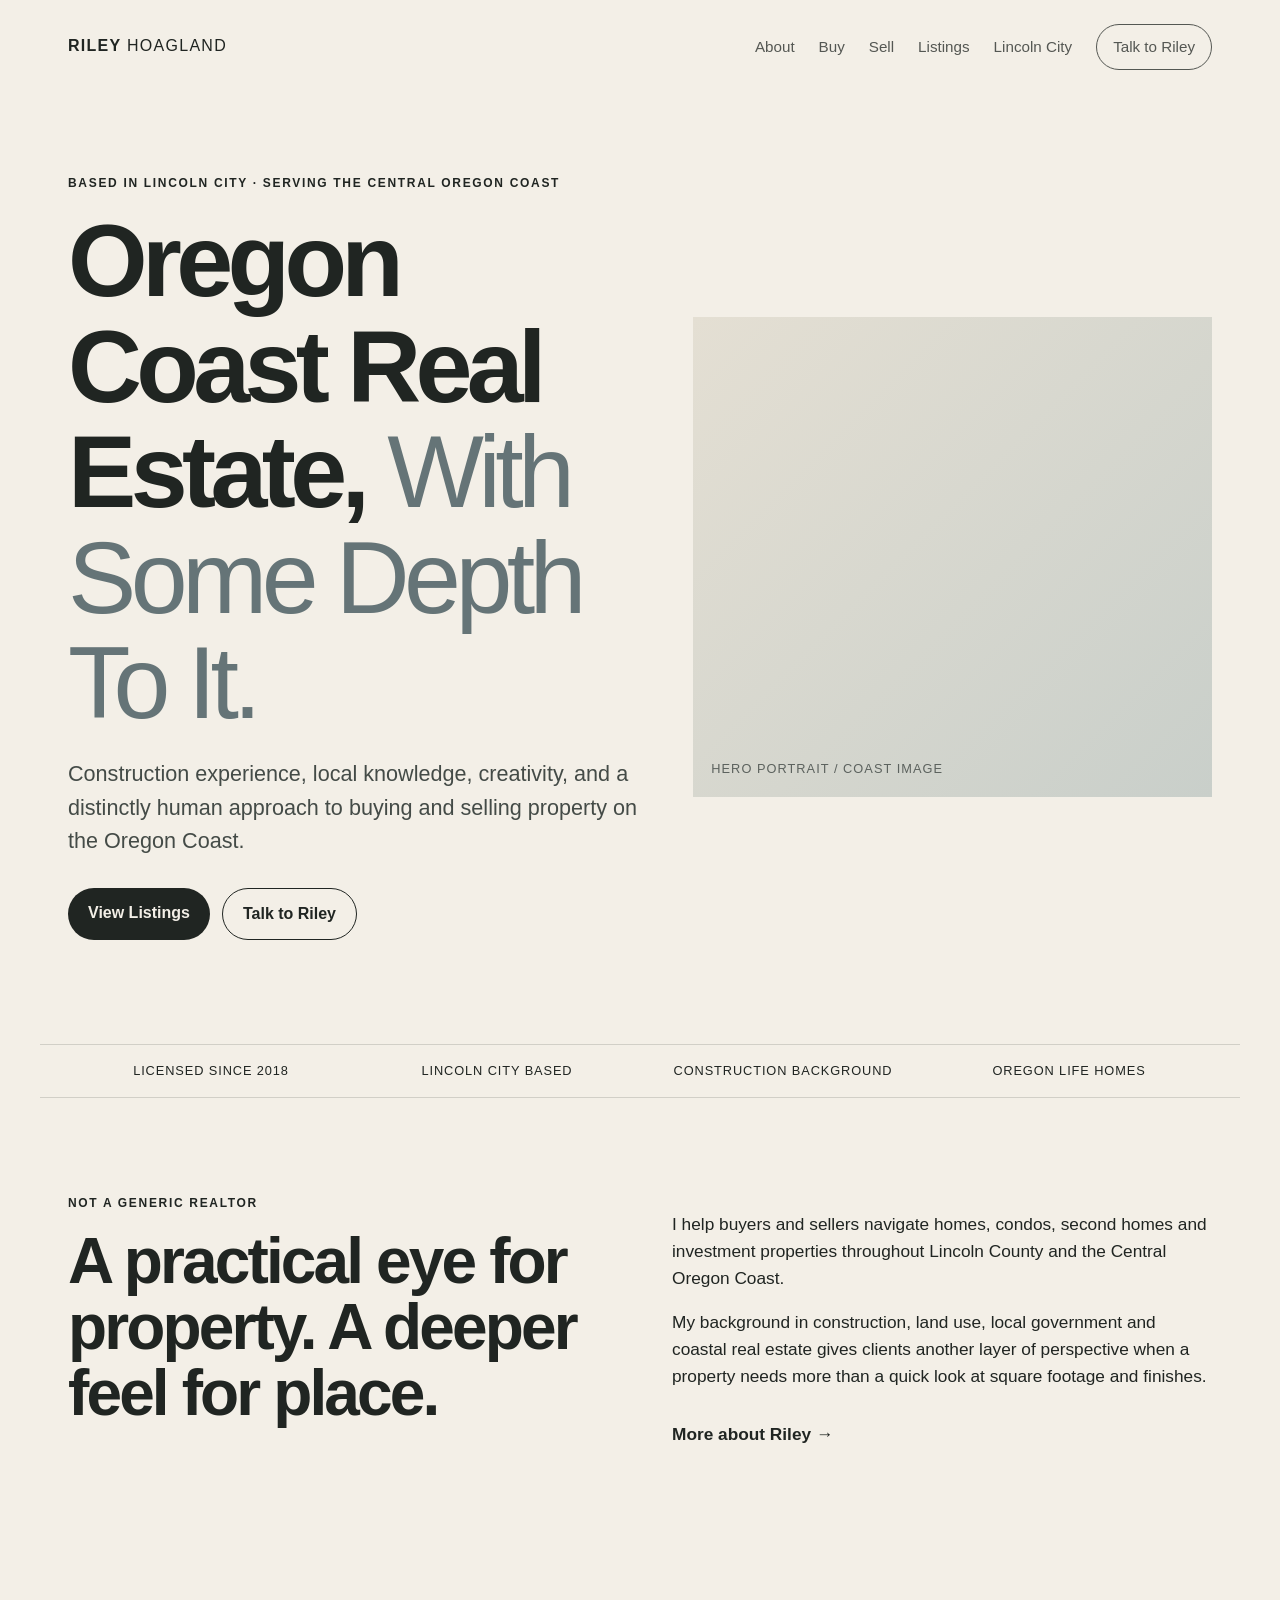
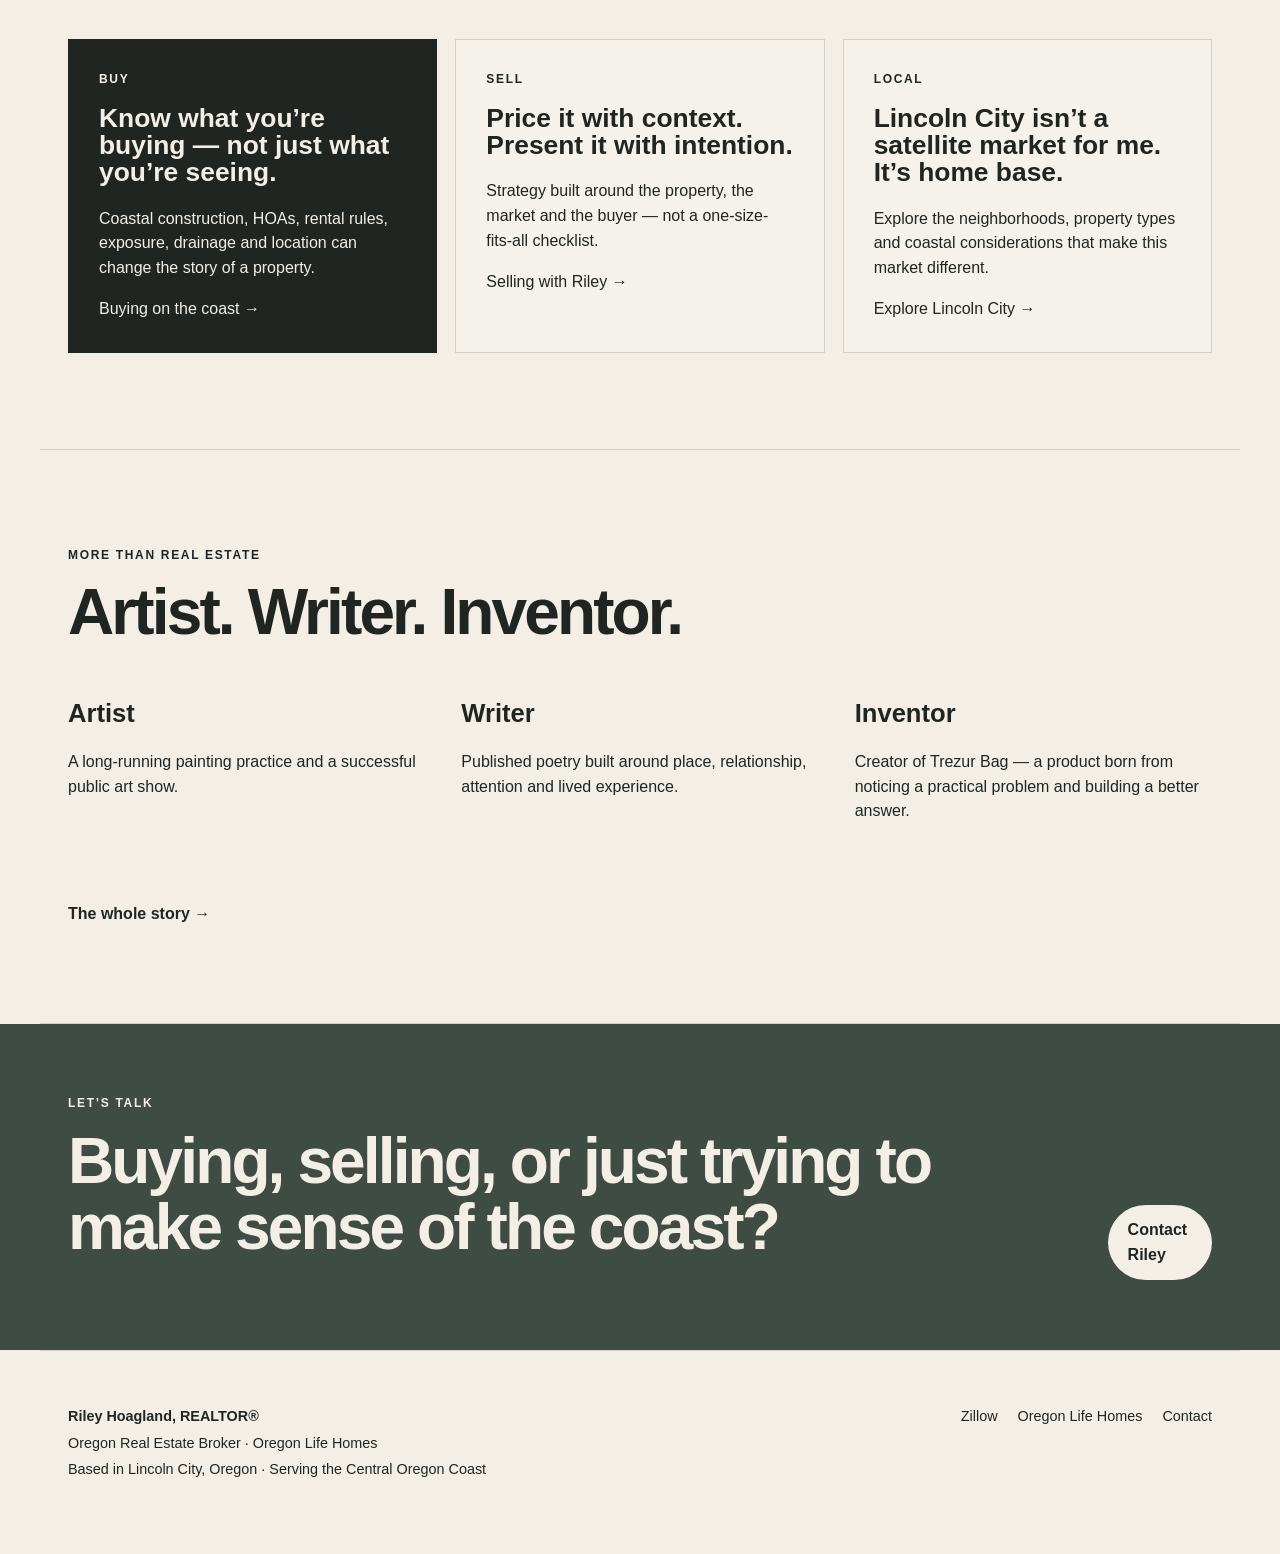
==== index.html @ 7747b190 "Add files via upload" ====
<!doctype html>
<html lang="en">
<head>
  <meta charset="utf-8">
  <meta name="viewport" content="width=device-width, initial-scale=1">
  <title>Riley Hoagland | Lincoln City Oregon Coast Real Estate</title>
  <meta name="description" content="Riley Hoagland is a Lincoln City-based Oregon real estate broker with Oregon Life Homes, serving buyers and sellers across the Central Oregon Coast.">
  <link rel="canonical" href="https://myrealtorriley.com/">
  <link rel="stylesheet" href="styles.css">
  <script type="application/ld+json">
  {
    "@context":"https://schema.org",
    "@type":"Person",
    "name":"Riley Hoagland",
    "jobTitle":"Oregon Real Estate Broker",
    "url":"https://myrealtorriley.com/",
    "homeLocation":{"@type":"Place","name":"Lincoln City, Oregon"},
    "worksFor":{"@type":"Organization","name":"Oregon Life Homes","url":"https://www.theoregonlife.com/"},
    "areaServed":["Lincoln City, Oregon","Depoe Bay, Oregon","Neskowin, Oregon","Gleneden Beach, Oregon","Newport, Oregon","Central Oregon Coast"],
    "sameAs":["https://www.zillow.com/profile/RileyHoagland","https://www.theoregonlife.com/about/riley-hoagland/"]
  }
  </script>
</head>
<body>
<header class="site-header">
  <a class="brand" href="index.html">RILEY <span>HOAGLAND</span></a>
  <button class="menu-toggle" aria-label="Toggle menu">Menu</button>
  <nav class="nav">
    <a href="about.html">About</a>
    <a href="buy.html">Buy</a>
    <a href="sell.html">Sell</a>
    <a href="listings.html">Listings</a>
    <a href="lincoln-city.html">Lincoln City</a>
    <a class="nav-cta" href="contact.html">Talk to Riley</a>
  </nav>
</header>

<main>
  <section class="hero">
    <div class="hero-copy">
      <p class="eyebrow">BASED IN LINCOLN CITY · SERVING THE CENTRAL OREGON COAST</p>
      <h1>Oregon Coast Real Estate, <em>With Some Depth To It.</em></h1>
      <p class="lede">Construction experience, local knowledge, creativity, and a distinctly human approach to buying and selling property on the Oregon Coast.</p>
      <div class="actions">
        <a class="button primary" href="listings.html">View Listings</a>
        <a class="button ghost" href="contact.html">Talk to Riley</a>
      </div>
    </div>
    <div class="placeholder hero-photo">Hero portrait / coast image</div>
  </section>

  <section class="proof-strip">
    <span>Licensed since 2018</span>
    <span>Lincoln City based</span>
    <span>Construction background</span>
    <span>Oregon Life Homes</span>
  </section>

  <section class="split section">
    <div>
      <p class="eyebrow">NOT A GENERIC REALTOR</p>
      <h2>A practical eye for property. A deeper feel for place.</h2>
    </div>
    <div class="body-copy">
      <p>I help buyers and sellers navigate homes, condos, second homes and investment properties throughout Lincoln County and the Central Oregon Coast.</p>
      <p>My background in construction, land use, local government and coastal real estate gives clients another layer of perspective when a property needs more than a quick look at square footage and finishes.</p>
      <a class="text-link" href="about.html">More about Riley →</a>
    </div>
  </section>

  <section class="cards section">
    <article class="card dark">
      <p class="eyebrow">BUY</p>
      <h3>Know what you’re buying — not just what you’re seeing.</h3>
      <p>Coastal construction, HOAs, rental rules, exposure, drainage and location can change the story of a property.</p>
      <a href="buy.html">Buying on the coast →</a>
    </article>
    <article class="card">
      <p class="eyebrow">SELL</p>
      <h3>Price it with context. Present it with intention.</h3>
      <p>Strategy built around the property, the market and the buyer — not a one-size-fits-all checklist.</p>
      <a href="sell.html">Selling with Riley →</a>
    </article>
    <article class="card">
      <p class="eyebrow">LOCAL</p>
      <h3>Lincoln City isn’t a satellite market for me. It’s home base.</h3>
      <p>Explore the neighborhoods, property types and coastal considerations that make this market different.</p>
      <a href="lincoln-city.html">Explore Lincoln City →</a>
    </article>
  </section>

  <section class="section more-than">
    <p class="eyebrow">MORE THAN REAL ESTATE</p>
    <h2>Artist. Writer. Inventor.</h2>
    <div class="mini-grid">
      <div><strong>Artist</strong><p>A long-running painting practice and a successful public art show.</p></div>
      <div><strong>Writer</strong><p>Published poetry built around place, relationship, attention and lived experience.</p></div>
      <div><strong>Inventor</strong><p>Creator of Trezur Bag — a product born from noticing a practical problem and building a better answer.</p></div>
    </div>
    <a class="text-link" href="about.html#more-than-real-estate">The whole story →</a>
  </section>

  <section class="contact-band">
    <div>
      <p class="eyebrow">LET’S TALK</p>
      <h2>Buying, selling, or just trying to make sense of the coast?</h2>
    </div>
    <a class="button light" href="contact.html">Contact Riley</a>
  </section>
</main>

<footer class="footer">
  <div>
    <strong>Riley Hoagland, REALTOR®</strong>
    <p>Oregon Real Estate Broker · Oregon Life Homes</p>
    <p>Based in Lincoln City, Oregon · Serving the Central Oregon Coast</p>
  </div>
  <div class="footer-links">
    <a href="https://www.zillow.com/profile/RileyHoagland">Zillow</a>
    <a href="https://www.theoregonlife.com/about/riley-hoagland/">Oregon Life Homes</a>
    <a href="contact.html">Contact</a>
  </div>
</footer>
<script src="site.js"></script>
</body>
</html>
---- styles.css ----
:root{
  --paper:#f3efe7; --paper2:#e4dfd3; --ink:#202522; --slate:#657477; --forest:#3f4c43; --line:rgba(32,37,34,.16); --max:1200px;
}
*{box-sizing:border-box} html{scroll-behavior:smooth}
body{margin:0;background:var(--paper);color:var(--ink);font-family:Arial,Helvetica,sans-serif;line-height:1.55}
a{color:inherit;text-decoration:none}
.site-header{max-width:var(--max);margin:auto;padding:24px 28px;display:flex;align-items:center;justify-content:space-between;gap:24px}
.brand{font-weight:800;letter-spacing:.08em}.brand span{font-weight:400}
.nav{display:flex;align-items:center;gap:24px;font-size:.95rem}.nav a{opacity:.75}.nav a:hover,.nav a.active{opacity:1}
.nav-cta{border:1px solid var(--ink);padding:10px 16px;border-radius:999px}.menu-toggle{display:none;background:none;border:0;font:inherit}
.hero,.feature{max-width:var(--max);margin:auto;display:grid;grid-template-columns:1.05fr .95fr;gap:52px;align-items:center;padding:48px 28px 72px}
.hero-copy{padding:32px 0}.eyebrow{font-size:.75rem;letter-spacing:.14em;font-weight:800;text-transform:uppercase;margin:0 0 16px}
h1,h2,h3{line-height:1.03;margin:0 0 20px}h1{font-size:clamp(3rem,8vw,6.8rem);letter-spacing:-.055em}h1 em{font-style:normal;font-weight:400;color:var(--slate)}
h2{font-size:clamp(2.2rem,5vw,4.5rem);letter-spacing:-.045em}h3{font-size:1.65rem}
.lede{font-size:clamp(1.08rem,2vw,1.35rem);max-width:720px;color:#444b47}
.actions{display:flex;gap:12px;flex-wrap:wrap;margin-top:30px}.button{display:inline-block;padding:13px 20px;border-radius:999px;font-weight:700}.primary{background:var(--ink);color:var(--paper)}.ghost{border:1px solid var(--ink)}.light{background:var(--paper);color:var(--ink)}
.placeholder{background:linear-gradient(135deg,var(--paper2),#c9cfca);min-height:480px;display:grid;place-items:end start;padding:18px;color:#5c625e;font-size:.8rem;text-transform:uppercase;letter-spacing:.08em}.tall{min-height:540px}
.proof-strip{border-top:1px solid var(--line);border-bottom:1px solid var(--line);display:grid;grid-template-columns:repeat(4,1fr);max-width:var(--max);margin:auto;padding:16px 28px;text-align:center;font-size:.8rem;text-transform:uppercase;letter-spacing:.07em}
.section{max-width:var(--max);margin:auto;padding:96px 28px}.split{display:grid;grid-template-columns:1fr 1fr;gap:64px}.body-copy{font-size:1.08rem}
.text-link{display:inline-block;margin-top:14px;font-weight:700}.cards{display:grid;grid-template-columns:repeat(3,1fr);gap:18px}
.card{border:1px solid var(--line);padding:30px;min-height:300px;background:rgba(255,255,255,.18)}.card.dark{background:var(--ink);color:var(--paper)}
.more-than{border-top:1px solid var(--line);border-bottom:1px solid var(--line)}.mini-grid{display:grid;grid-template-columns:repeat(3,1fr);gap:36px;margin:48px 0}.mini-grid strong{font-size:1.6rem}
.contact-band{background:var(--forest);color:var(--paper);padding:70px max(28px,calc((100vw - var(--max))/2 + 28px));display:flex;align-items:end;justify-content:space-between;gap:40px}
.footer{max-width:var(--max);margin:auto;padding:54px 28px 70px;display:flex;justify-content:space-between;gap:40px;border-top:1px solid var(--line);font-size:.9rem}.footer p{margin:4px 0}.footer-links{display:flex;gap:20px}
.page-hero{max-width:var(--max);margin:auto;padding:90px 28px 50px}.contact-grid{display:grid;grid-template-columns:1fr 1fr;gap:24px}.contact-actions{display:flex;flex-direction:column;gap:12px;justify-content:center}
@media(max-width:800px){.menu-toggle{display:block}.nav{display:none;position:absolute;top:72px;left:18px;right:18px;background:var(--paper);padding:20px;border:1px solid var(--line);flex-direction:column;align-items:flex-start;z-index:20}.nav.open{display:flex}.hero,.feature,.split,.contact-grid{grid-template-columns:1fr}.proof-strip{grid-template-columns:1fr 1fr;gap:10px}.cards,.mini-grid{grid-template-columns:1fr}.section{padding-top:70px;padding-bottom:70px}.contact-band,.footer{flex-direction:column;align-items:flex-start}}
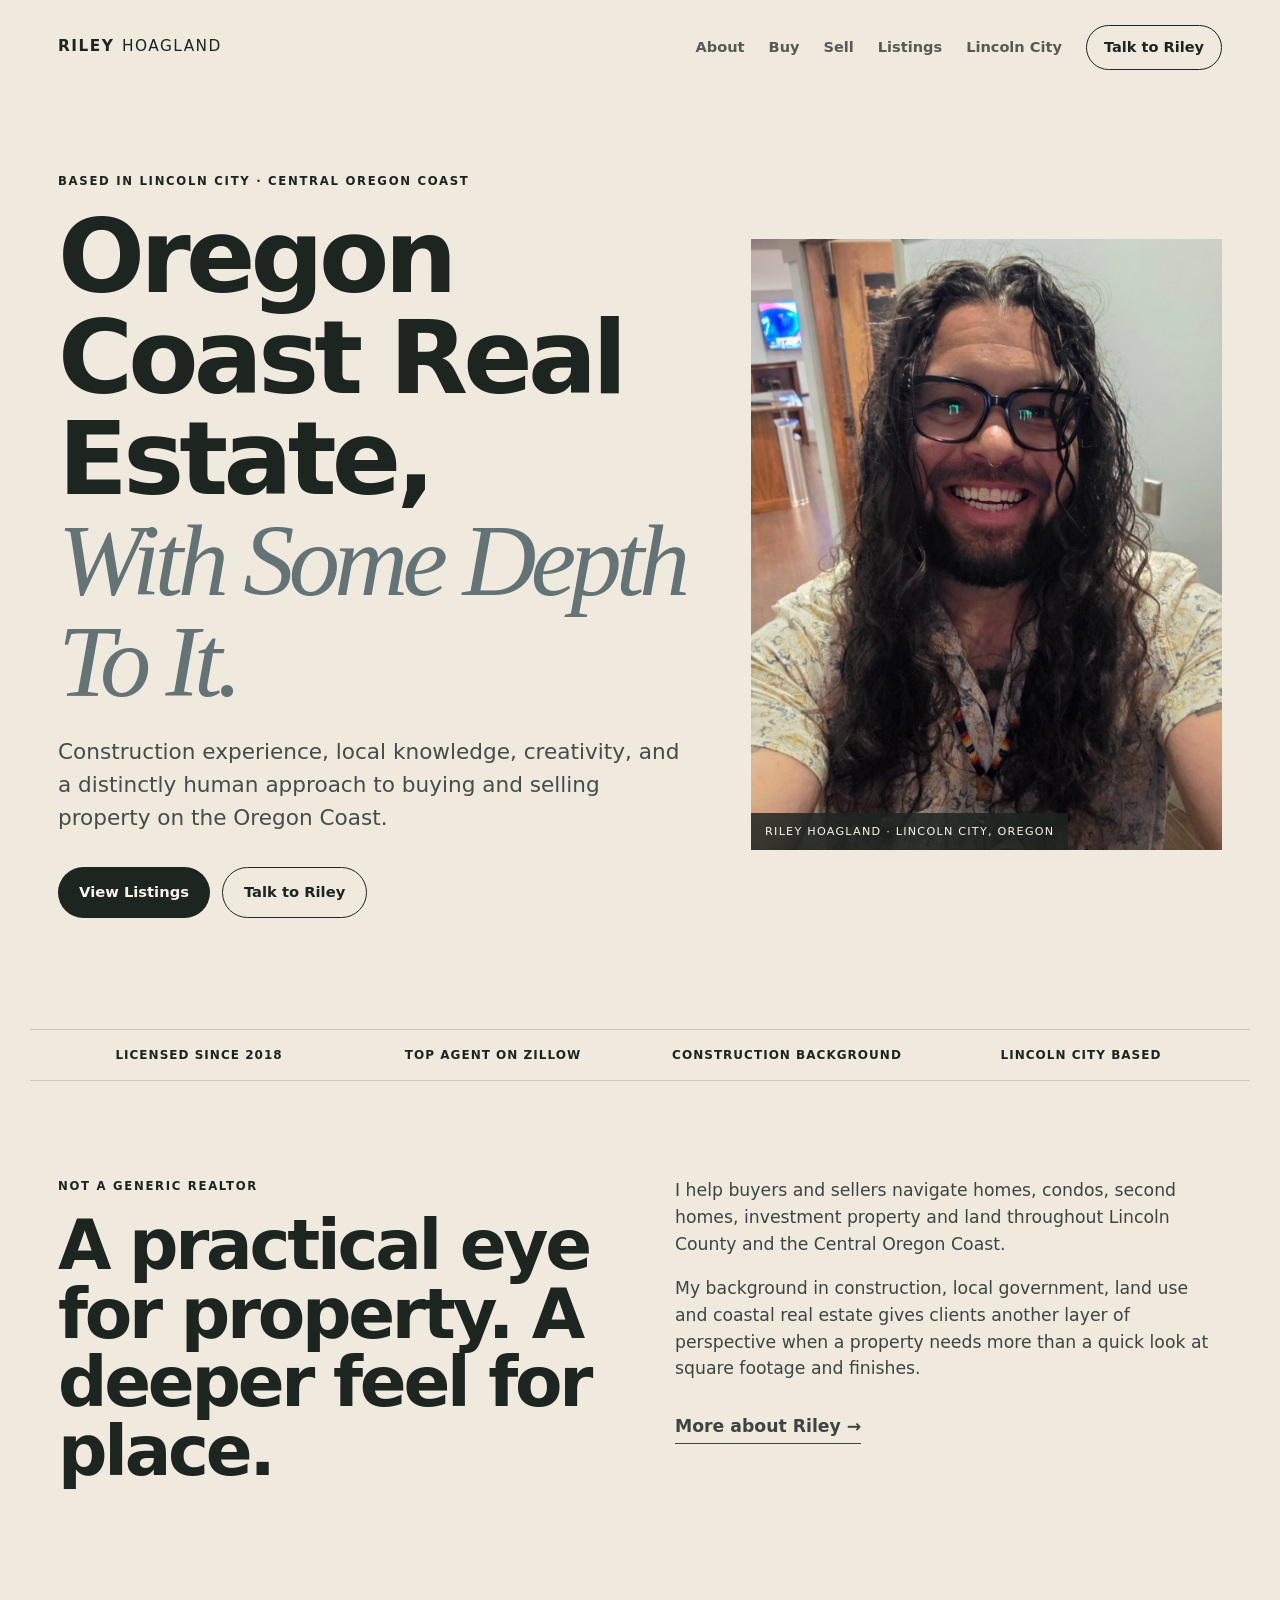
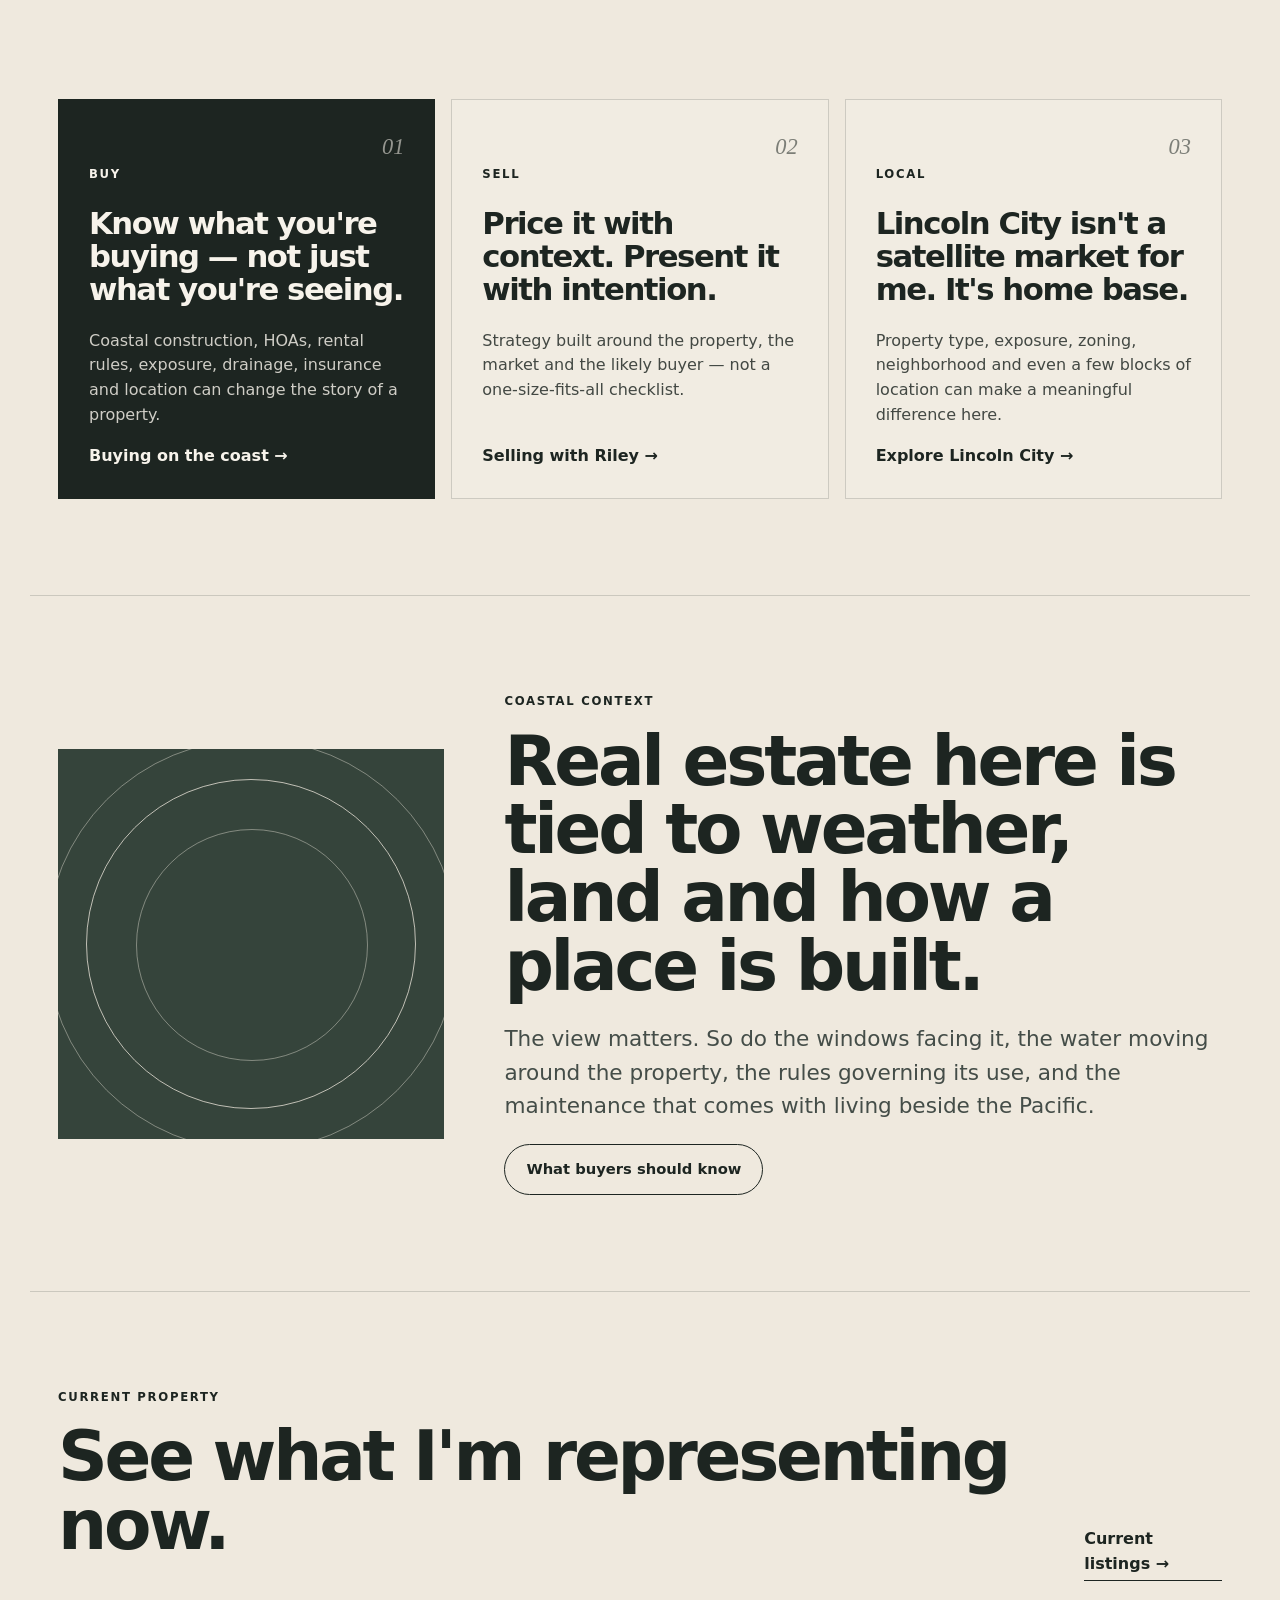
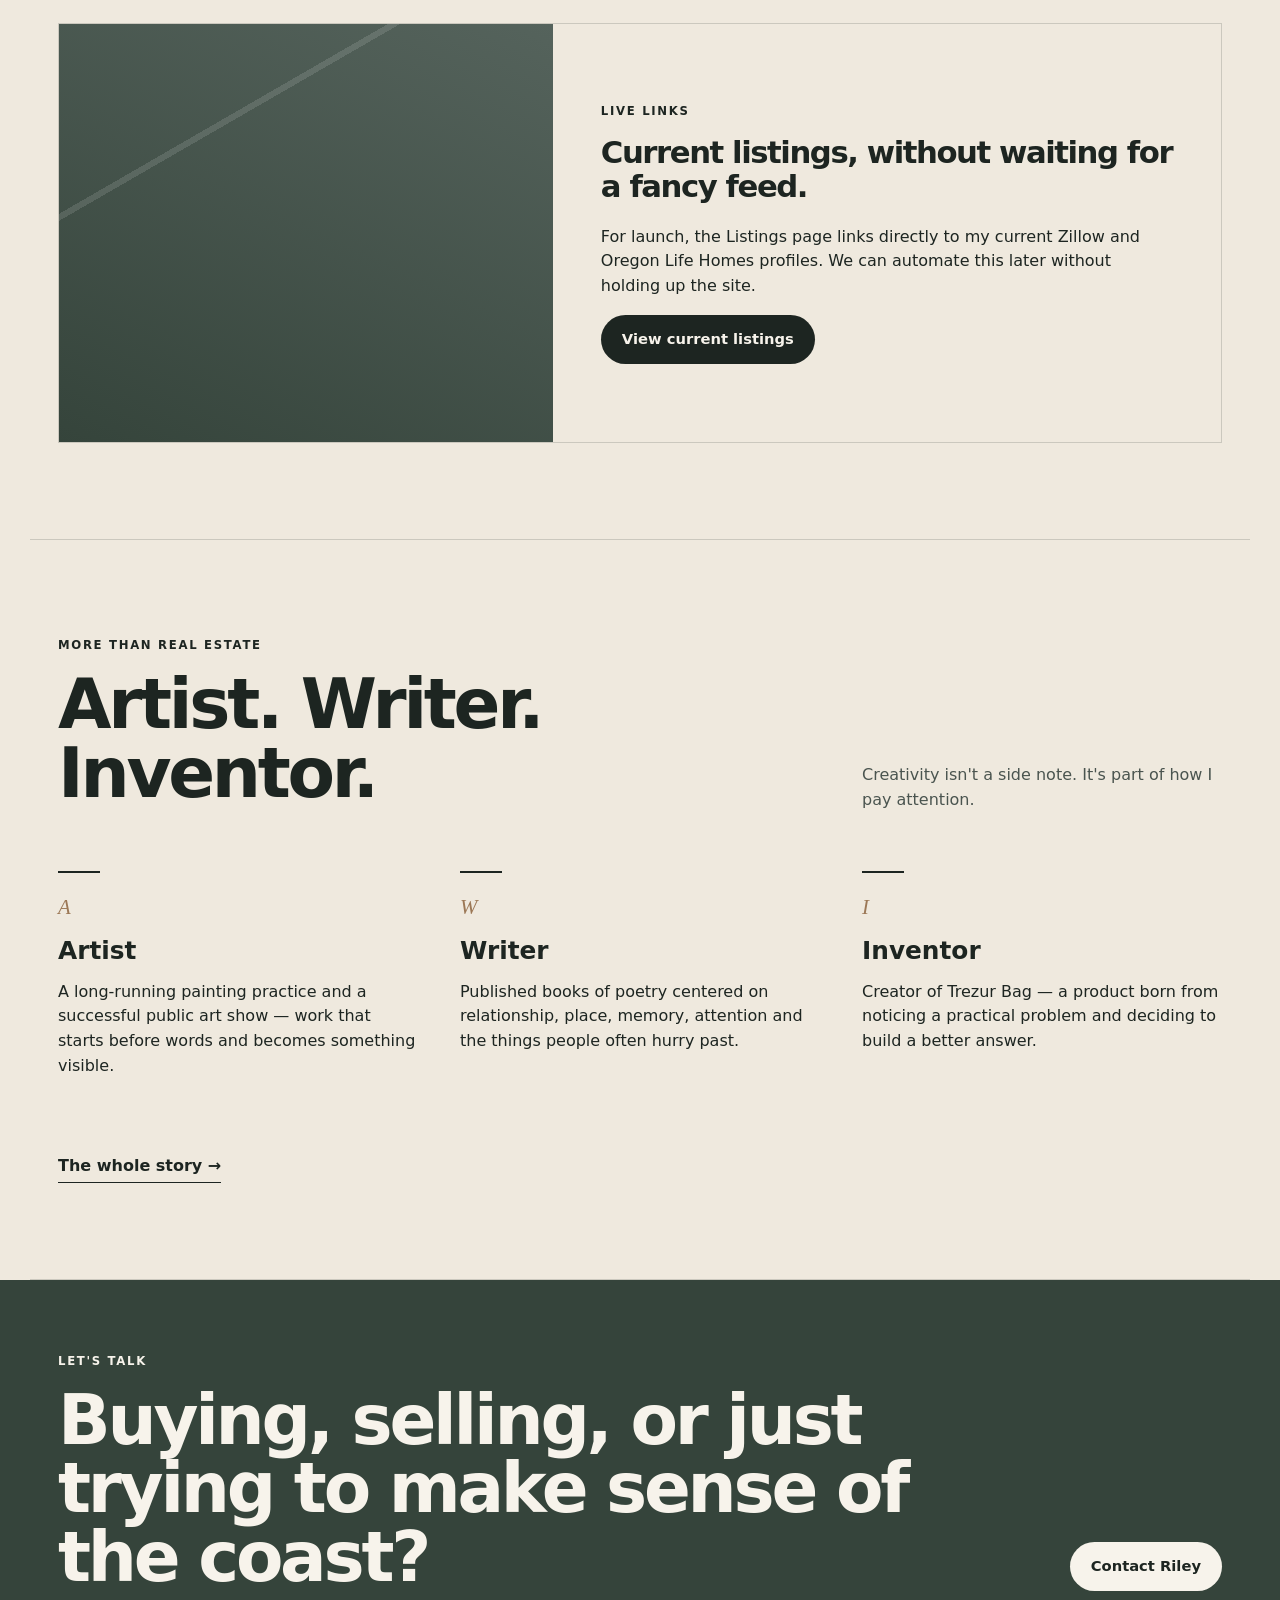
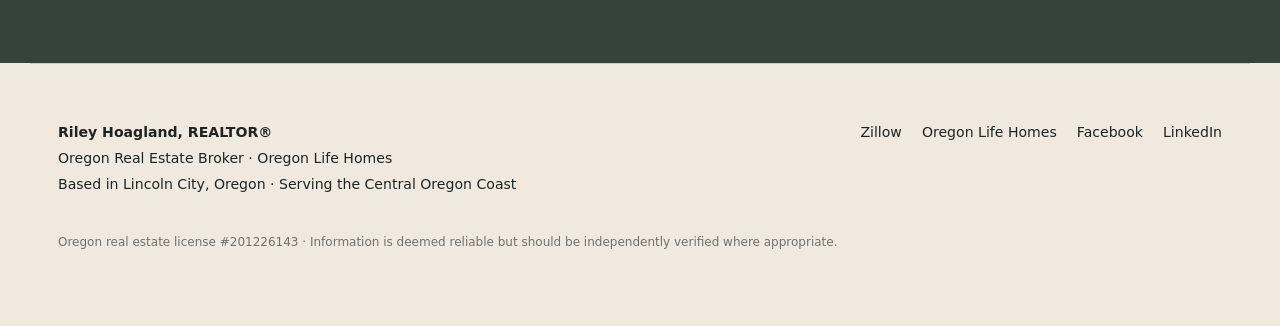
==== commit 85688467: "Add files via upload" ====
--- a/index.html
+++ b/index.html
@@ -6,26 +6,61 @@
   <title>Riley Hoagland | Lincoln City Oregon Coast Real Estate</title>
   <meta name="description" content="Riley Hoagland is a Lincoln City-based Oregon real estate broker with Oregon Life Homes, serving buyers and sellers across the Central Oregon Coast.">
   <link rel="canonical" href="https://myrealtorriley.com/">
+  <meta name="theme-color" content="#1d2521">
   <link rel="stylesheet" href="styles.css">
-  <script type="application/ld+json">
-  {
-    "@context":"https://schema.org",
-    "@type":"Person",
-    "name":"Riley Hoagland",
-    "jobTitle":"Oregon Real Estate Broker",
-    "url":"https://myrealtorriley.com/",
-    "homeLocation":{"@type":"Place","name":"Lincoln City, Oregon"},
-    "worksFor":{"@type":"Organization","name":"Oregon Life Homes","url":"https://www.theoregonlife.com/"},
-    "areaServed":["Lincoln City, Oregon","Depoe Bay, Oregon","Neskowin, Oregon","Gleneden Beach, Oregon","Newport, Oregon","Central Oregon Coast"],
-    "sameAs":["https://www.zillow.com/profile/RileyHoagland","https://www.theoregonlife.com/about/riley-hoagland/"]
-  }
-  </script>
+  
+<script type="application/ld+json">
+{
+  "@context":"https://schema.org",
+  "@graph":[
+    {
+      "@type":"Person",
+      "@id":"https://myrealtorriley.com/#riley",
+      "name":"Riley Hoagland",
+      "jobTitle":"Oregon Real Estate Broker",
+      "url":"https://myrealtorriley.com/",
+      "telephone":"+1-541-418-1787",
+      "email":"myrealtorriley@gmail.com",
+      "image":"https://myrealtorriley.com/riley-hero.jpg",
+      "homeLocation":{"@type":"Place","name":"Lincoln City, Oregon"},
+      "worksFor":{
+        "@type":"Organization",
+        "name":"Oregon Life Homes",
+        "url":"https://www.theoregonlife.com/"
+      },
+      "areaServed":[
+        {"@type":"City","name":"Lincoln City, Oregon"},
+        {"@type":"City","name":"Depoe Bay, Oregon"},
+        {"@type":"City","name":"Newport, Oregon"},
+        {"@type":"Place","name":"Neskowin, Oregon"},
+        {"@type":"Place","name":"Gleneden Beach, Oregon"},
+        {"@type":"Place","name":"Central Oregon Coast"}
+      ],
+      "sameAs":[
+        "https://www.zillow.com/profile/RileyHoagland",
+        "https://www.theoregonlife.com/about/riley-hoagland/",
+        "https://www.facebook.com/myrealtorriley",
+        "https://www.linkedin.com/in/rileyhoagland/"
+      ]
+    },
+    {
+      "@type":"WebSite",
+      "@id":"https://myrealtorriley.com/#website",
+      "url":"https://myrealtorriley.com/",
+      "name":"Riley Hoagland | Oregon Coast Real Estate",
+      "publisher":{"@id":"https://myrealtorriley.com/#riley"}
+    }
+  ]
+}
+</script>
+
 </head>
-<body>
-<header class="site-header">
-  <a class="brand" href="index.html">RILEY <span>HOAGLAND</span></a>
-  <button class="menu-toggle" aria-label="Toggle menu">Menu</button>
-  <nav class="nav">
+<body><header class="site-header">
+  <a class="brand" href="index.html" aria-label="Riley Hoagland home">
+    <span class="brand-first">RILEY</span><span class="brand-last">HOAGLAND</span>
+  </a>
+  <button class="menu-toggle" aria-label="Toggle navigation" aria-expanded="false">MENU</button>
+  <nav class="nav" aria-label="Main navigation">
     <a href="about.html">About</a>
     <a href="buy.html">Buy</a>
     <a href="sell.html">Sell</a>
@@ -34,93 +69,144 @@
     <a class="nav-cta" href="contact.html">Talk to Riley</a>
   </nav>
 </header>
-
 <main>
-  <section class="hero">
-    <div class="hero-copy">
-      <p class="eyebrow">BASED IN LINCOLN CITY · SERVING THE CENTRAL OREGON COAST</p>
-      <h1>Oregon Coast Real Estate, <em>With Some Depth To It.</em></h1>
-      <p class="lede">Construction experience, local knowledge, creativity, and a distinctly human approach to buying and selling property on the Oregon Coast.</p>
-      <div class="actions">
-        <a class="button primary" href="listings.html">View Listings</a>
-        <a class="button ghost" href="contact.html">Talk to Riley</a>
-      </div>
-    </div>
-    <div class="placeholder hero-photo">Hero portrait / coast image</div>
-  </section>
-
-  <section class="proof-strip">
-    <span>Licensed since 2018</span>
-    <span>Lincoln City based</span>
-    <span>Construction background</span>
-    <span>Oregon Life Homes</span>
-  </section>
-
-  <section class="split section">
+<section class="hero">
+  <div class="hero-copy">
+    <p class="eyebrow">BASED IN LINCOLN CITY · CENTRAL OREGON COAST</p>
+    <h1>Oregon Coast Real Estate, <em>With Some Depth To It.</em></h1>
+    <p class="lede">Construction experience, local knowledge, creativity, and a distinctly human approach to buying and selling property on the Oregon Coast.</p>
+    <div class="actions">
+      <a class="button primary" href="listings.html">View Listings</a>
+      <a class="button ghost" href="contact.html">Talk to Riley</a>
+    </div>
+  </div>
+  <figure class="portrait-frame hero-portrait">
+    <img src="riley-hero.jpg" alt="Riley Hoagland, Lincoln City Oregon real estate broker">
+    <figcaption>Riley Hoagland · Lincoln City, Oregon</figcaption>
+  </figure>
+</section>
+
+<section class="proof-strip" aria-label="Riley Hoagland highlights">
+  <span>Licensed since 2018</span>
+  <span>Top Agent on Zillow</span>
+  <span>Construction background</span>
+  <span>Lincoln City based</span>
+</section>
+
+<section class="section split intro">
+  <div>
+    <p class="eyebrow">NOT A GENERIC REALTOR</p>
+    <h2>A practical eye for property. A deeper feel for place.</h2>
+  </div>
+  <div class="body-copy">
+    <p>I help buyers and sellers navigate homes, condos, second homes, investment property and land throughout Lincoln County and the Central Oregon Coast.</p>
+    <p>My background in construction, local government, land use and coastal real estate gives clients another layer of perspective when a property needs more than a quick look at square footage and finishes.</p>
+    <a class="text-link" href="about.html">More about Riley →</a>
+  </div>
+</section>
+
+<section class="services section">
+  <article class="service service-dark">
+    <span class="service-number">01</span>
+    <p class="eyebrow">BUY</p>
+    <h3>Know what you're buying — not just what you're seeing.</h3>
+    <p>Coastal construction, HOAs, rental rules, exposure, drainage, insurance and location can change the story of a property.</p>
+    <a href="buy.html">Buying on the coast →</a>
+  </article>
+  <article class="service">
+    <span class="service-number">02</span>
+    <p class="eyebrow">SELL</p>
+    <h3>Price it with context. Present it with intention.</h3>
+    <p>Strategy built around the property, the market and the likely buyer — not a one-size-fits-all checklist.</p>
+    <a href="sell.html">Selling with Riley →</a>
+  </article>
+  <article class="service">
+    <span class="service-number">03</span>
+    <p class="eyebrow">LOCAL</p>
+    <h3>Lincoln City isn't a satellite market for me. It's home base.</h3>
+    <p>Property type, exposure, zoning, neighborhood and even a few blocks of location can make a meaningful difference here.</p>
+    <a href="lincoln-city.html">Explore Lincoln City →</a>
+  </article>
+</section>
+
+<section class="section local-band">
+  <div class="local-mark" aria-hidden="true">
+    <div class="rings"></div>
+  </div>
+  <div>
+    <p class="eyebrow">COASTAL CONTEXT</p>
+    <h2>Real estate here is tied to weather, land and how a place is built.</h2>
+    <p class="lede">The view matters. So do the windows facing it, the water moving around the property, the rules governing its use, and the maintenance that comes with living beside the Pacific.</p>
+    <a class="button ghost" href="buy.html">What buyers should know</a>
+  </div>
+</section>
+
+<section class="section listings-preview">
+  <div class="section-heading">
     <div>
-      <p class="eyebrow">NOT A GENERIC REALTOR</p>
-      <h2>A practical eye for property. A deeper feel for place.</h2>
-    </div>
-    <div class="body-copy">
-      <p>I help buyers and sellers navigate homes, condos, second homes and investment properties throughout Lincoln County and the Central Oregon Coast.</p>
-      <p>My background in construction, land use, local government and coastal real estate gives clients another layer of perspective when a property needs more than a quick look at square footage and finishes.</p>
-      <a class="text-link" href="about.html">More about Riley →</a>
-    </div>
-  </section>
-
-  <section class="cards section">
-    <article class="card dark">
-      <p class="eyebrow">BUY</p>
-      <h3>Know what you’re buying — not just what you’re seeing.</h3>
-      <p>Coastal construction, HOAs, rental rules, exposure, drainage and location can change the story of a property.</p>
-      <a href="buy.html">Buying on the coast →</a>
+      <p class="eyebrow">CURRENT PROPERTY</p>
+      <h2>See what I'm representing now.</h2>
+    </div>
+    <a class="text-link" href="listings.html">Current listings →</a>
+  </div>
+  <div class="listing-placeholder">
+    <div class="listing-shape"></div>
+    <div>
+      <p class="eyebrow">LIVE LINKS</p>
+      <h3>Current listings, without waiting for a fancy feed.</h3>
+      <p>For launch, the Listings page links directly to my current Zillow and Oregon Life Homes profiles. We can automate this later without holding up the site.</p>
+      <a class="button primary" href="listings.html">View current listings</a>
+    </div>
+  </div>
+</section>
+
+<section class="section more-than" id="more-than-real-estate">
+  <div class="section-heading">
+    <div>
+      <p class="eyebrow">MORE THAN REAL ESTATE</p>
+      <h2>Artist. Writer. Inventor.</h2>
+    </div>
+    <p class="section-note">Creativity isn't a side note. It's part of how I pay attention.</p>
+  </div>
+  <div class="mini-grid">
+    <article>
+      <span class="mini-icon">A</span>
+      <strong>Artist</strong>
+      <p>A long-running painting practice and a successful public art show — work that starts before words and becomes something visible.</p>
     </article>
-    <article class="card">
-      <p class="eyebrow">SELL</p>
-      <h3>Price it with context. Present it with intention.</h3>
-      <p>Strategy built around the property, the market and the buyer — not a one-size-fits-all checklist.</p>
-      <a href="sell.html">Selling with Riley →</a>
+    <article>
+      <span class="mini-icon">W</span>
+      <strong>Writer</strong>
+      <p>Published books of poetry centered on relationship, place, memory, attention and the things people often hurry past.</p>
     </article>
-    <article class="card">
-      <p class="eyebrow">LOCAL</p>
-      <h3>Lincoln City isn’t a satellite market for me. It’s home base.</h3>
-      <p>Explore the neighborhoods, property types and coastal considerations that make this market different.</p>
-      <a href="lincoln-city.html">Explore Lincoln City →</a>
+    <article>
+      <span class="mini-icon">I</span>
+      <strong>Inventor</strong>
+      <p>Creator of Trezur Bag — a product born from noticing a practical problem and deciding to build a better answer.</p>
     </article>
-  </section>
-
-  <section class="section more-than">
-    <p class="eyebrow">MORE THAN REAL ESTATE</p>
-    <h2>Artist. Writer. Inventor.</h2>
-    <div class="mini-grid">
-      <div><strong>Artist</strong><p>A long-running painting practice and a successful public art show.</p></div>
-      <div><strong>Writer</strong><p>Published poetry built around place, relationship, attention and lived experience.</p></div>
-      <div><strong>Inventor</strong><p>Creator of Trezur Bag — a product born from noticing a practical problem and building a better answer.</p></div>
-    </div>
-    <a class="text-link" href="about.html#more-than-real-estate">The whole story →</a>
-  </section>
-
-  <section class="contact-band">
-    <div>
-      <p class="eyebrow">LET’S TALK</p>
-      <h2>Buying, selling, or just trying to make sense of the coast?</h2>
-    </div>
-    <a class="button light" href="contact.html">Contact Riley</a>
-  </section>
+  </div>
+  <a class="text-link" href="about.html#more-than-real-estate">The whole story →</a>
+</section>
+
+<section class="contact-band">
+  <div>
+    <p class="eyebrow">LET'S TALK</p>
+    <h2>Buying, selling, or just trying to make sense of the coast?</h2>
+  </div>
+  <a class="button light" href="contact.html">Contact Riley</a>
+</section>
 </main>
-
 <footer class="footer">
-  <div>
+  <div class="footer-id">
     <strong>Riley Hoagland, REALTOR®</strong>
     <p>Oregon Real Estate Broker · Oregon Life Homes</p>
     <p>Based in Lincoln City, Oregon · Serving the Central Oregon Coast</p>
   </div>
   <div class="footer-links">
-    <a href="https://www.zillow.com/profile/RileyHoagland">Zillow</a>
-    <a href="https://www.theoregonlife.com/about/riley-hoagland/">Oregon Life Homes</a>
-    <a href="contact.html">Contact</a>
-  </div>
-</footer>
-<script src="site.js"></script>
-</body>
-</html>
+    <a href="https://www.zillow.com/profile/RileyHoagland" rel="me">Zillow</a>
+    <a href="https://www.theoregonlife.com/about/riley-hoagland/" rel="me">Oregon Life Homes</a>
+    <a href="https://www.facebook.com/myrealtorriley" rel="me">Facebook</a>
+    <a href="https://www.linkedin.com/in/rileyhoagland/" rel="me">LinkedIn</a>
+  </div>
+  <p class="fineprint">Oregon real estate license #201226143 · Information is deemed reliable but should be independently verified where appropriate.</p>
+</footer><script src="site.js"></script></body></html>
--- a/styles.css
+++ b/styles.css
@@ -1,26 +1,225 @@
+
 :root{
-  --paper:#f3efe7; --paper2:#e4dfd3; --ink:#202522; --slate:#657477; --forest:#3f4c43; --line:rgba(32,37,34,.16); --max:1200px;
-}
-*{box-sizing:border-box} html{scroll-behavior:smooth}
-body{margin:0;background:var(--paper);color:var(--ink);font-family:Arial,Helvetica,sans-serif;line-height:1.55}
+  --paper:#efe9de;
+  --paper-soft:#f7f3eb;
+  --ink:#1d2521;
+  --ink-soft:#35413b;
+  --fog:#cad1cc;
+  --slate:#647376;
+  --forest:#35443b;
+  --moss:#667363;
+  --cedar:#9c7856;
+  --sand:#b9a383;
+  --line:rgba(29,37,33,.17);
+  --max:1220px;
+  --radius:2px;
+}
+*{box-sizing:border-box}
+html{scroll-behavior:smooth}
+body{
+  margin:0;
+  background:var(--paper);
+  color:var(--ink);
+  font-family:Inter,ui-sans-serif,system-ui,-apple-system,BlinkMacSystemFont,"Segoe UI",sans-serif;
+  line-height:1.55;
+  text-rendering:optimizeLegibility;
+}
 a{color:inherit;text-decoration:none}
-.site-header{max-width:var(--max);margin:auto;padding:24px 28px;display:flex;align-items:center;justify-content:space-between;gap:24px}
-.brand{font-weight:800;letter-spacing:.08em}.brand span{font-weight:400}
-.nav{display:flex;align-items:center;gap:24px;font-size:.95rem}.nav a{opacity:.75}.nav a:hover,.nav a.active{opacity:1}
-.nav-cta{border:1px solid var(--ink);padding:10px 16px;border-radius:999px}.menu-toggle{display:none;background:none;border:0;font:inherit}
-.hero,.feature{max-width:var(--max);margin:auto;display:grid;grid-template-columns:1.05fr .95fr;gap:52px;align-items:center;padding:48px 28px 72px}
-.hero-copy{padding:32px 0}.eyebrow{font-size:.75rem;letter-spacing:.14em;font-weight:800;text-transform:uppercase;margin:0 0 16px}
-h1,h2,h3{line-height:1.03;margin:0 0 20px}h1{font-size:clamp(3rem,8vw,6.8rem);letter-spacing:-.055em}h1 em{font-style:normal;font-weight:400;color:var(--slate)}
-h2{font-size:clamp(2.2rem,5vw,4.5rem);letter-spacing:-.045em}h3{font-size:1.65rem}
-.lede{font-size:clamp(1.08rem,2vw,1.35rem);max-width:720px;color:#444b47}
-.actions{display:flex;gap:12px;flex-wrap:wrap;margin-top:30px}.button{display:inline-block;padding:13px 20px;border-radius:999px;font-weight:700}.primary{background:var(--ink);color:var(--paper)}.ghost{border:1px solid var(--ink)}.light{background:var(--paper);color:var(--ink)}
-.placeholder{background:linear-gradient(135deg,var(--paper2),#c9cfca);min-height:480px;display:grid;place-items:end start;padding:18px;color:#5c625e;font-size:.8rem;text-transform:uppercase;letter-spacing:.08em}.tall{min-height:540px}
-.proof-strip{border-top:1px solid var(--line);border-bottom:1px solid var(--line);display:grid;grid-template-columns:repeat(4,1fr);max-width:var(--max);margin:auto;padding:16px 28px;text-align:center;font-size:.8rem;text-transform:uppercase;letter-spacing:.07em}
-.section{max-width:var(--max);margin:auto;padding:96px 28px}.split{display:grid;grid-template-columns:1fr 1fr;gap:64px}.body-copy{font-size:1.08rem}
-.text-link{display:inline-block;margin-top:14px;font-weight:700}.cards{display:grid;grid-template-columns:repeat(3,1fr);gap:18px}
-.card{border:1px solid var(--line);padding:30px;min-height:300px;background:rgba(255,255,255,.18)}.card.dark{background:var(--ink);color:var(--paper)}
-.more-than{border-top:1px solid var(--line);border-bottom:1px solid var(--line)}.mini-grid{display:grid;grid-template-columns:repeat(3,1fr);gap:36px;margin:48px 0}.mini-grid strong{font-size:1.6rem}
-.contact-band{background:var(--forest);color:var(--paper);padding:70px max(28px,calc((100vw - var(--max))/2 + 28px));display:flex;align-items:end;justify-content:space-between;gap:40px}
-.footer{max-width:var(--max);margin:auto;padding:54px 28px 70px;display:flex;justify-content:space-between;gap:40px;border-top:1px solid var(--line);font-size:.9rem}.footer p{margin:4px 0}.footer-links{display:flex;gap:20px}
-.page-hero{max-width:var(--max);margin:auto;padding:90px 28px 50px}.contact-grid{display:grid;grid-template-columns:1fr 1fr;gap:24px}.contact-actions{display:flex;flex-direction:column;gap:12px;justify-content:center}
-@media(max-width:800px){.menu-toggle{display:block}.nav{display:none;position:absolute;top:72px;left:18px;right:18px;background:var(--paper);padding:20px;border:1px solid var(--line);flex-direction:column;align-items:flex-start;z-index:20}.nav.open{display:flex}.hero,.feature,.split,.contact-grid{grid-template-columns:1fr}.proof-strip{grid-template-columns:1fr 1fr;gap:10px}.cards,.mini-grid{grid-template-columns:1fr}.section{padding-top:70px;padding-bottom:70px}.contact-band,.footer{flex-direction:column;align-items:flex-start}}
+img{display:block;width:100%;height:auto}
+.site-header{
+  max-width:var(--max);
+  margin:auto;
+  padding:25px 28px;
+  display:flex;
+  align-items:center;
+  justify-content:space-between;
+  gap:28px;
+  position:relative;
+}
+.brand{display:flex;gap:.48rem;align-items:baseline;letter-spacing:.095em;font-size:.96rem}
+.brand-first{font-weight:850}.brand-last{font-weight:420}
+.nav{display:flex;gap:24px;align-items:center;font-size:.91rem;font-weight:630}
+.nav a{opacity:.72;transition:.2s ease}.nav a:hover{opacity:1}
+.nav-cta{border:1px solid currentColor;border-radius:999px;padding:10px 17px;opacity:1!important}
+.menu-toggle{display:none;background:transparent;border:0;color:inherit;font:inherit;font-size:.78rem;letter-spacing:.1em;font-weight:750}
+.eyebrow{
+  margin:0 0 16px;
+  font-size:.73rem;
+  letter-spacing:.145em;
+  text-transform:uppercase;
+  font-weight:800;
+}
+h1,h2,h3{margin:0 0 22px;line-height:.99;letter-spacing:-.047em}
+h1{font-size:clamp(3.25rem,8vw,7.1rem);font-weight:760}
+h1 em{display:block;font-family:Georgia,"Times New Roman",serif;font-weight:400;font-style:italic;color:var(--slate);letter-spacing:-.055em}
+h2{font-size:clamp(2.25rem,5.4vw,4.8rem);font-weight:735}
+h3{font-size:clamp(1.45rem,2.4vw,2rem);font-weight:720;line-height:1.08}
+p{margin-top:0}
+.lede{font-size:clamp(1.08rem,2vw,1.35rem);max-width:760px;color:#444d48}
+.narrow{max-width:650px}
+.section{max-width:var(--max);margin:auto;padding:96px 28px}
+.hero{
+  max-width:var(--max);
+  margin:auto;
+  display:grid;
+  grid-template-columns:1.15fr .85fr;
+  gap:56px;
+  align-items:center;
+  padding:42px 28px 76px;
+}
+.hero-copy{padding:35px 0}
+.actions{display:flex;gap:12px;flex-wrap:wrap;margin-top:32px}
+.button{display:inline-flex;align-items:center;justify-content:center;padding:13px 21px;border-radius:999px;font-weight:760;font-size:.92rem}
+.primary{background:var(--ink);color:var(--paper-soft)}
+.ghost{border:1px solid currentColor}
+.light{background:var(--paper-soft);color:var(--ink)}
+.portrait-frame{margin:0;position:relative;overflow:hidden;background:var(--fog)}
+.portrait-frame img{width:100%;height:100%;object-fit:cover}
+.hero-portrait{aspect-ratio:.77/1;max-height:720px}
+.hero-portrait img{object-position:center 33%}
+.portrait-frame figcaption{
+  position:absolute;left:0;bottom:0;
+  padding:10px 14px;
+  background:rgba(29,37,33,.83);
+  color:var(--paper-soft);
+  font-size:.7rem;
+  text-transform:uppercase;
+  letter-spacing:.11em;
+}
+.proof-strip{
+  max-width:var(--max);
+  margin:auto;
+  display:grid;
+  grid-template-columns:repeat(4,1fr);
+  border-top:1px solid var(--line);
+  border-bottom:1px solid var(--line);
+  padding:16px 28px;
+  text-align:center;
+  gap:12px;
+  font-size:.75rem;
+  letter-spacing:.085em;
+  text-transform:uppercase;
+  font-weight:760;
+}
+.split{display:grid;grid-template-columns:1fr 1fr;gap:70px}
+.body-copy{font-size:1.08rem;color:#3c4540}
+.large-copy{font-size:1.12rem}
+.text-link{display:inline-block;font-weight:760;margin-top:14px;border-bottom:1px solid currentColor;padding-bottom:3px}
+.services{display:grid;grid-template-columns:repeat(3,1fr);gap:16px}
+.service{
+  min-height:390px;border:1px solid var(--line);
+  padding:30px;display:flex;flex-direction:column;
+  background:rgba(255,255,255,.13)
+}
+.service-dark{background:var(--ink);color:var(--paper-soft)}
+.service-number{margin-left:auto;font-family:Georgia,serif;font-style:italic;font-size:1.4rem;opacity:.55}
+.service h3{margin-top:8px}
+.service p:not(.eyebrow){opacity:.82}
+.service a{margin-top:auto;font-weight:750}
+.local-band{
+  display:grid;grid-template-columns:.7fr 1.3fr;gap:60px;align-items:center;
+  border-top:1px solid var(--line);border-bottom:1px solid var(--line)
+}
+.local-mark{
+  min-height:390px;
+  background:var(--forest);
+  position:relative;
+  overflow:hidden;
+}
+.rings{
+  position:absolute;width:330px;height:330px;border:1px solid rgba(239,233,222,.75);
+  border-radius:50%;left:50%;top:50%;transform:translate(-50%,-50%);
+}
+.rings:before,.rings:after{content:"";position:absolute;border:1px solid rgba(239,233,222,.42);border-radius:50%}
+.rings:before{width:230px;height:230px;left:49px;top:49px}
+.rings:after{width:410px;height:410px;left:-41px;top:-41px}
+.section-heading{display:flex;justify-content:space-between;gap:40px;align-items:end;margin-bottom:42px}
+.section-note{max-width:360px;color:#4a544f}
+.listing-placeholder{display:grid;grid-template-columns:.85fr 1.15fr;border:1px solid var(--line);min-height:420px}
+.listing-shape{
+  background:
+    linear-gradient(150deg,transparent 0 27%,rgba(255,255,255,.12) 27% 28%,transparent 28% 50%),
+    linear-gradient(25deg,var(--forest),#55635c);
+}
+.listing-placeholder>div:last-child{padding:48px;display:flex;flex-direction:column;justify-content:center;align-items:flex-start}
+.more-than{border-top:1px solid var(--line);border-bottom:1px solid var(--line)}
+.mini-grid{display:grid;grid-template-columns:repeat(3,1fr);gap:42px;margin:34px 0 45px}
+.mini-grid article{position:relative;padding-top:20px}
+.mini-grid article:before{content:"";position:absolute;top:0;left:0;width:42px;border-top:2px solid var(--ink)}
+.mini-grid strong{font-size:1.55rem;display:block;margin:9px 0}
+.mini-icon{font-family:Georgia,serif;font-style:italic;color:var(--cedar);font-size:1.3rem}
+.contact-band{
+  background:var(--forest);color:var(--paper-soft);
+  padding:72px max(28px,calc((100vw - var(--max))/2 + 28px));
+  display:flex;align-items:end;justify-content:space-between;gap:46px
+}
+.contact-band h2{max-width:880px;margin-bottom:0}
+.footer{
+  max-width:var(--max);margin:auto;padding:58px 28px 70px;
+  display:grid;grid-template-columns:1fr auto;gap:30px 60px;
+  border-top:1px solid var(--line);font-size:.88rem
+}
+.footer p{margin:4px 0}.footer-links{display:flex;gap:20px;flex-wrap:wrap}.fineprint{grid-column:1/-1;font-size:.75rem;opacity:.6}
+.page-hero{max-width:var(--max);margin:auto;padding:88px 28px 56px}
+.page-hero h1{max-width:1120px}
+.feature{display:grid;grid-template-columns:.85fr 1.15fr;gap:66px;align-items:center}
+.about-portrait{aspect-ratio:.72/1;max-height:760px}
+.about-portrait img{object-position:center center}
+.story-block{border-top:1px solid var(--line)}
+.candid-section{display:grid;grid-template-columns:1.15fr .85fr;gap:64px;align-items:center;background:var(--paper-soft)}
+.candid{aspect-ratio:.82/1;max-height:600px}.candid img{object-position:center 30%}
+.quote-block p{font-family:Georgia,"Times New Roman",serif;font-style:italic;font-size:clamp(2.4rem,5vw,4.7rem);letter-spacing:-.04em;line-height:1.04;max-width:1000px}
+.issue-grid{display:grid;grid-template-columns:repeat(3,1fr);gap:1px;background:var(--line);padding:1px}
+.issue-grid article{background:var(--paper);padding:30px;min-height:260px}
+.issue-grid span{font-family:Georgia,serif;font-style:italic;color:var(--cedar);font-size:1.25rem}
+.process{border-top:1px solid var(--line)}
+.process-row{display:grid;grid-template-columns:repeat(5,1fr);gap:0;margin-top:44px;border-top:1px solid var(--line)}
+.process-row>div{padding:26px 20px 10px 0;border-right:1px solid var(--line);min-height:230px}
+.process-row>div:not(:first-child){padding-left:20px}
+.process-row>div:last-child{border-right:0}
+.process-row b{display:block;font-family:Georgia,serif;font-style:italic;color:var(--cedar);font-size:1.2rem;margin-bottom:35px}
+.process-row strong{display:block;font-size:1.03rem;margin-bottom:10px}
+.process-row p{font-size:.9rem;color:#4a544f}
+.listing-links{display:grid;grid-template-columns:1fr 1fr;gap:18px}
+.listing-source{border:1px solid var(--line);padding:42px;min-height:390px;display:flex;flex-direction:column}
+.listing-source h2{font-size:clamp(2rem,4vw,3.5rem)}
+.listing-source span{margin-top:auto;font-weight:760}
+.dark-source{background:var(--ink);color:var(--paper-soft)}
+.contact-grid{display:grid;grid-template-columns:1.15fr .85fr;gap:30px;align-items:stretch}
+.contact-card{background:var(--ink);color:var(--paper-soft);padding:48px}
+.contact-card h2{font-size:clamp(2.4rem,5vw,4.6rem)}
+.direct-details{border-top:1px solid rgba(255,255,255,.22);margin-top:36px}
+.direct-details a{display:block;padding:19px 0;border-bottom:1px solid rgba(255,255,255,.22)}
+.direct-details small{display:block;font-size:.67rem;letter-spacing:.14em;opacity:.65;margin-bottom:3px}
+.direct-details strong{font-size:1.08rem}
+.contact-photo{min-height:520px}.contact-photo img{object-position:center 30%}
+@media (max-width:880px){
+  .menu-toggle{display:block}
+  .nav{
+    display:none;position:absolute;top:76px;left:18px;right:18px;z-index:30;
+    background:var(--paper-soft);border:1px solid var(--line);padding:22px;
+    flex-direction:column;align-items:flex-start
+  }
+  .nav.open{display:flex}
+  .hero,.split,.feature,.candid-section,.local-band,.contact-grid,.listing-placeholder{grid-template-columns:1fr}
+  .hero{padding-top:16px}
+  .hero-portrait{max-height:620px}
+  .proof-strip{grid-template-columns:1fr 1fr}
+  .services,.mini-grid,.issue-grid,.listing-links{grid-template-columns:1fr}
+  .process-row{grid-template-columns:1fr;border-top:0}
+  .process-row>div,.process-row>div:not(:first-child){border-right:0;border-top:1px solid var(--line);padding:24px 0;min-height:auto}
+  .process-row b{margin-bottom:10px}
+  .section{padding-top:72px;padding-bottom:72px}
+  .section-heading{align-items:flex-start;flex-direction:column}
+  .local-mark{min-height:300px}
+  .contact-band{align-items:flex-start;flex-direction:column}
+  .footer{grid-template-columns:1fr}
+  .fineprint{grid-column:auto}
+}
+@media (max-width:520px){
+  .site-header{padding:20px}
+  .section,.hero,.page-hero{padding-left:20px;padding-right:20px}
+  h1{font-size:clamp(3rem,16vw,5rem)}
+  .proof-strip{grid-template-columns:1fr;text-align:left;padding-left:20px}
+  .service,.contact-card,.listing-source,.listing-placeholder>div:last-child{padding:26px}
+}
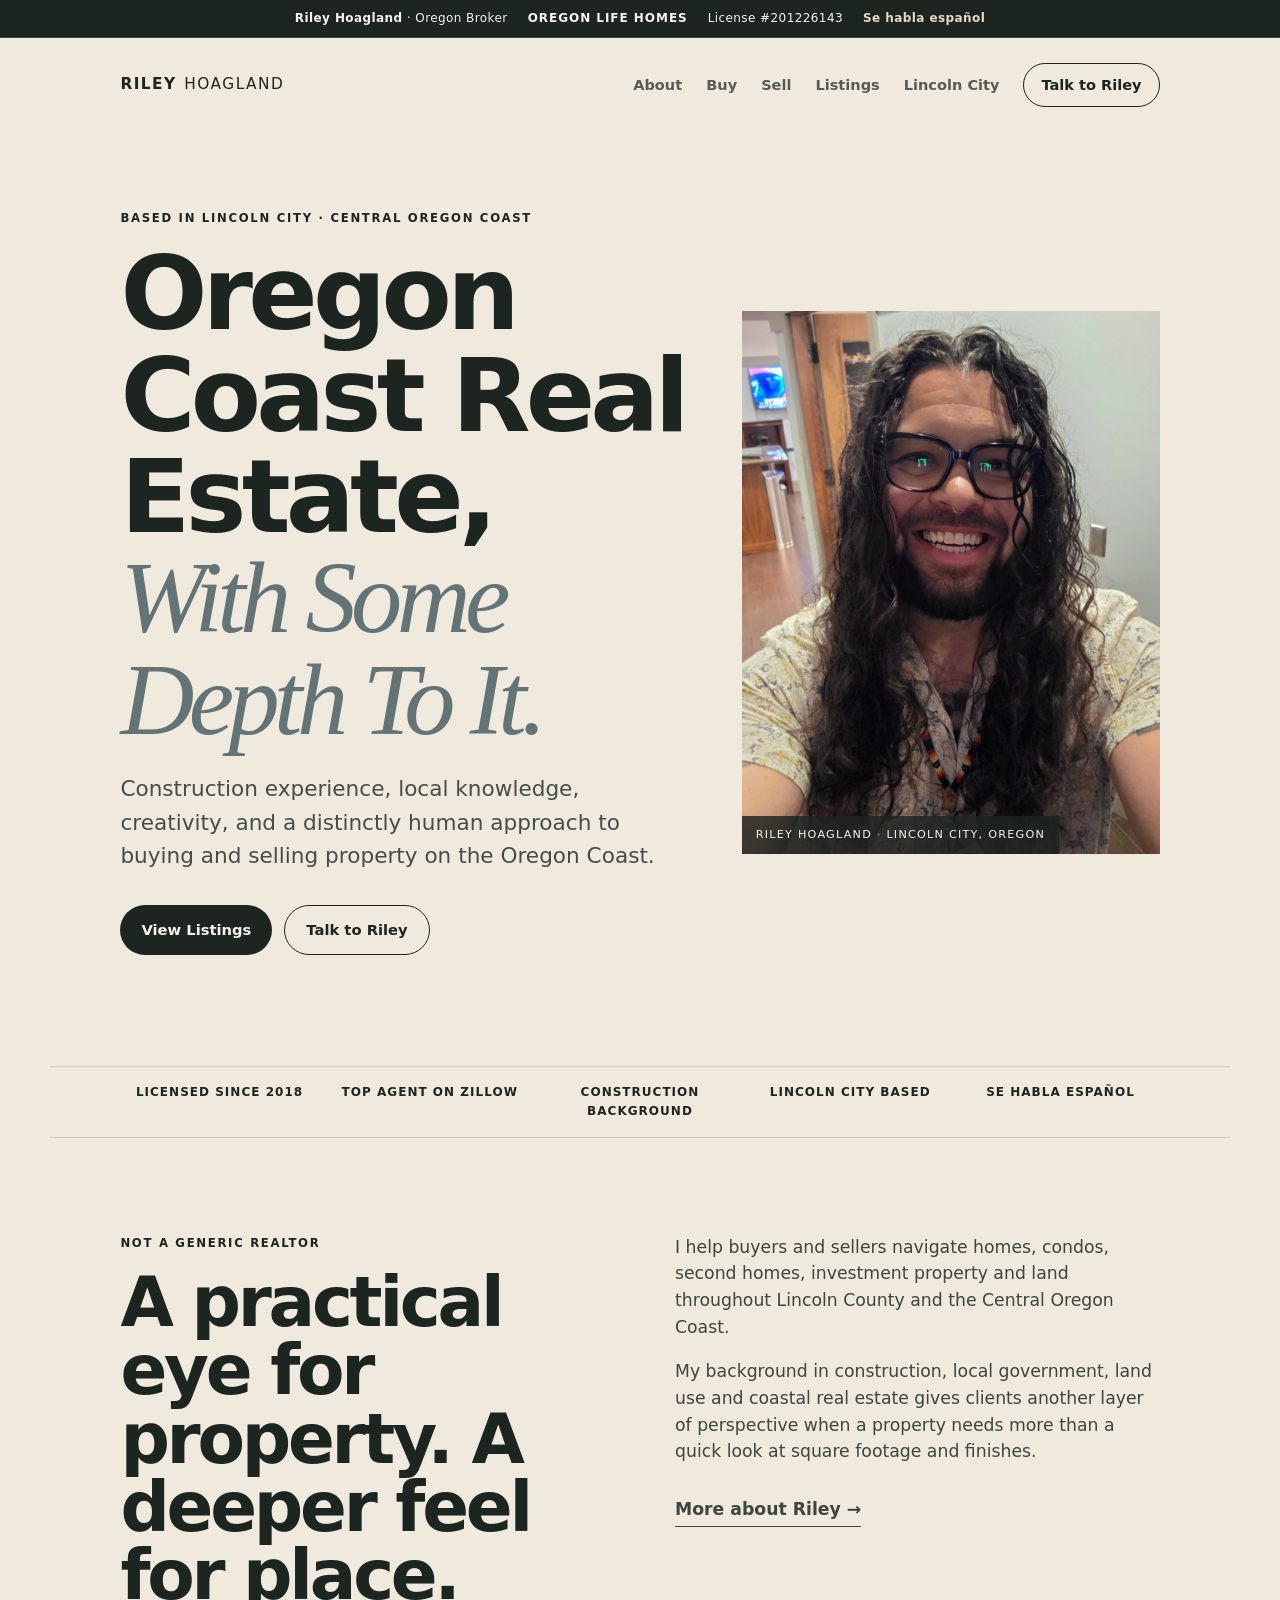
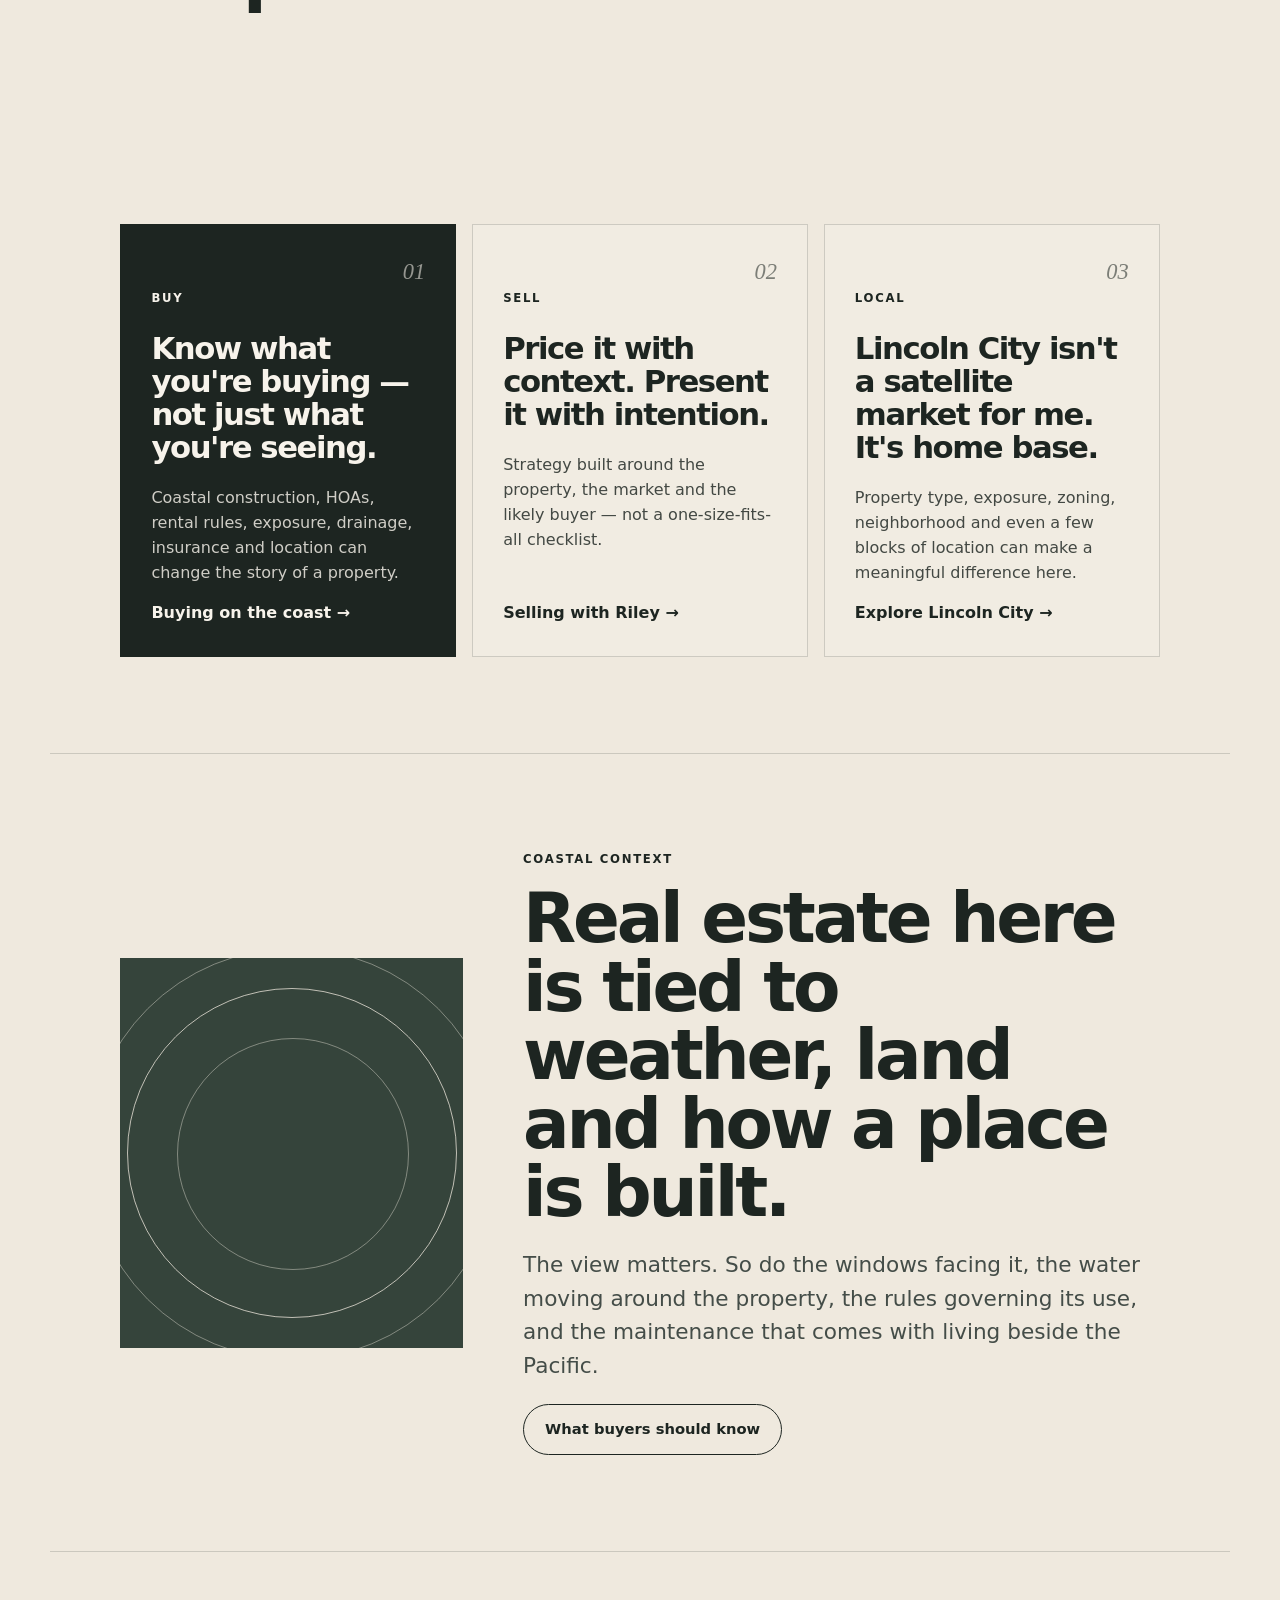
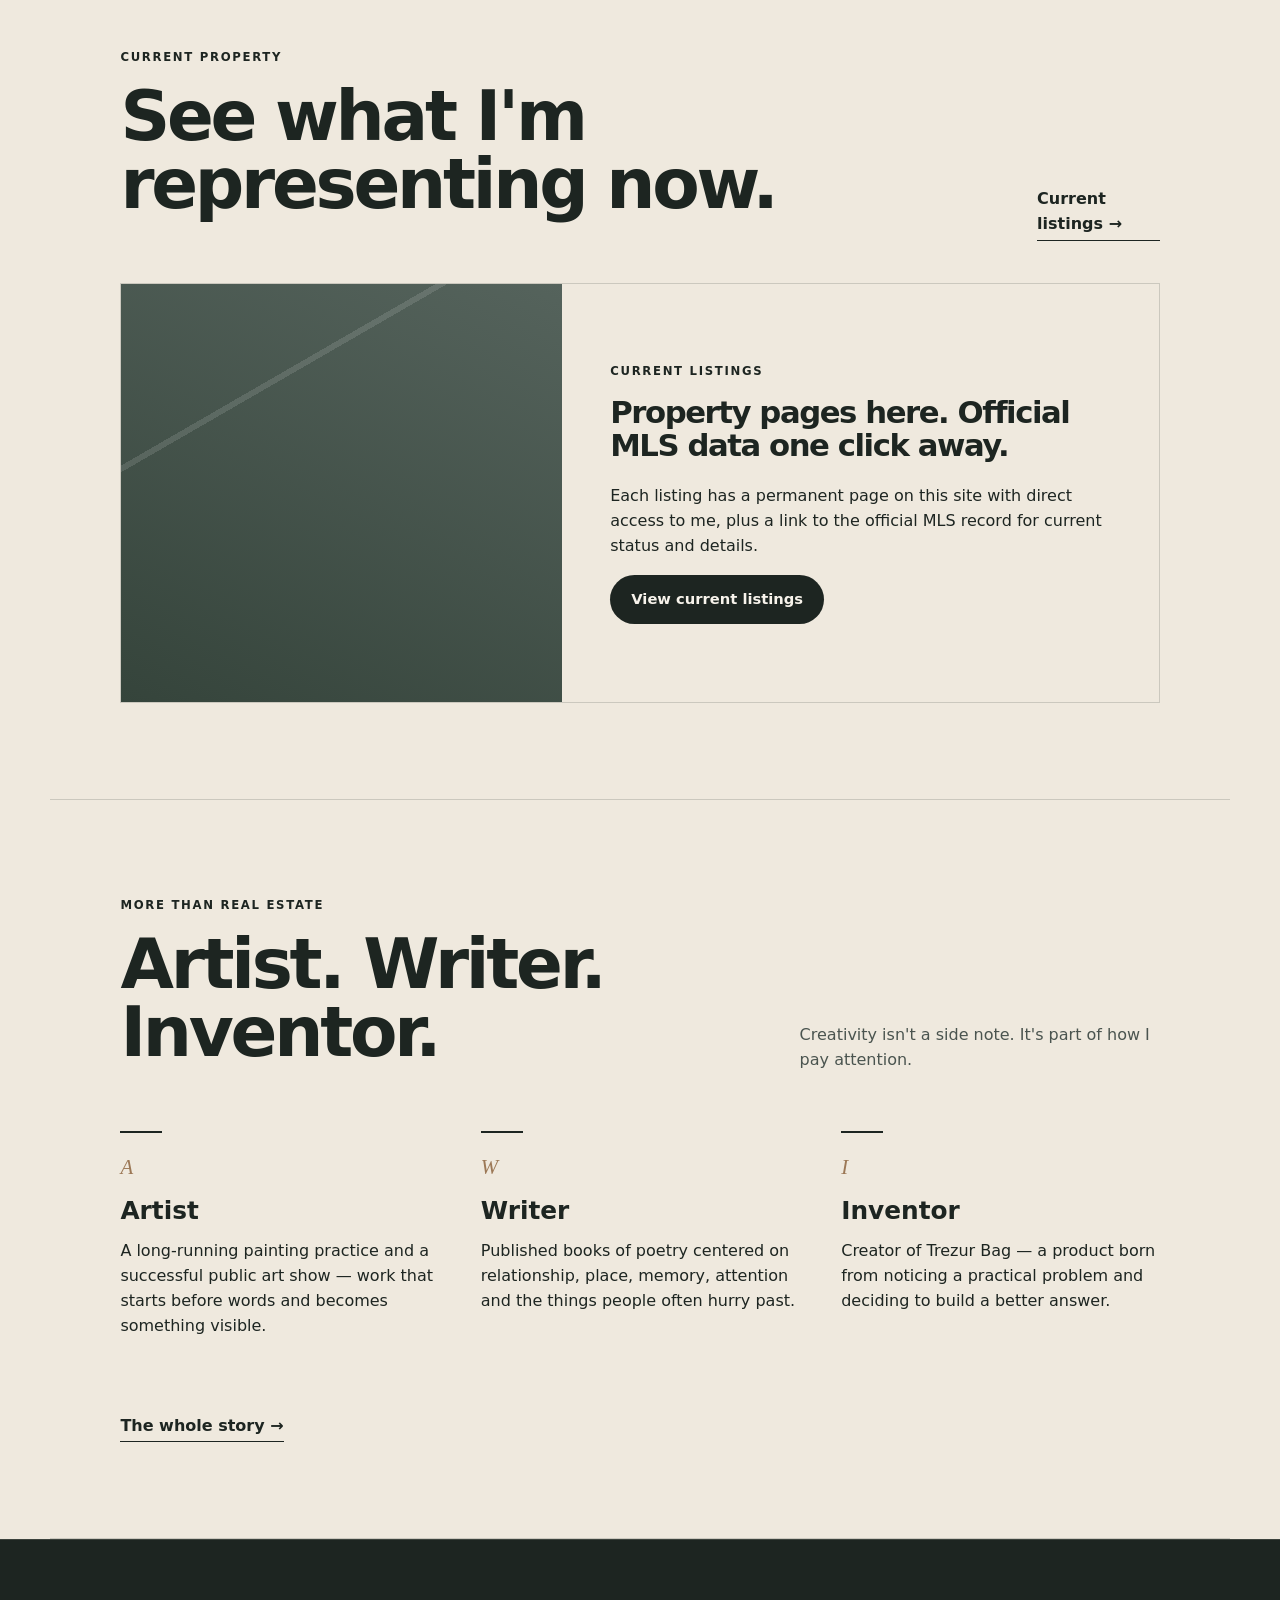
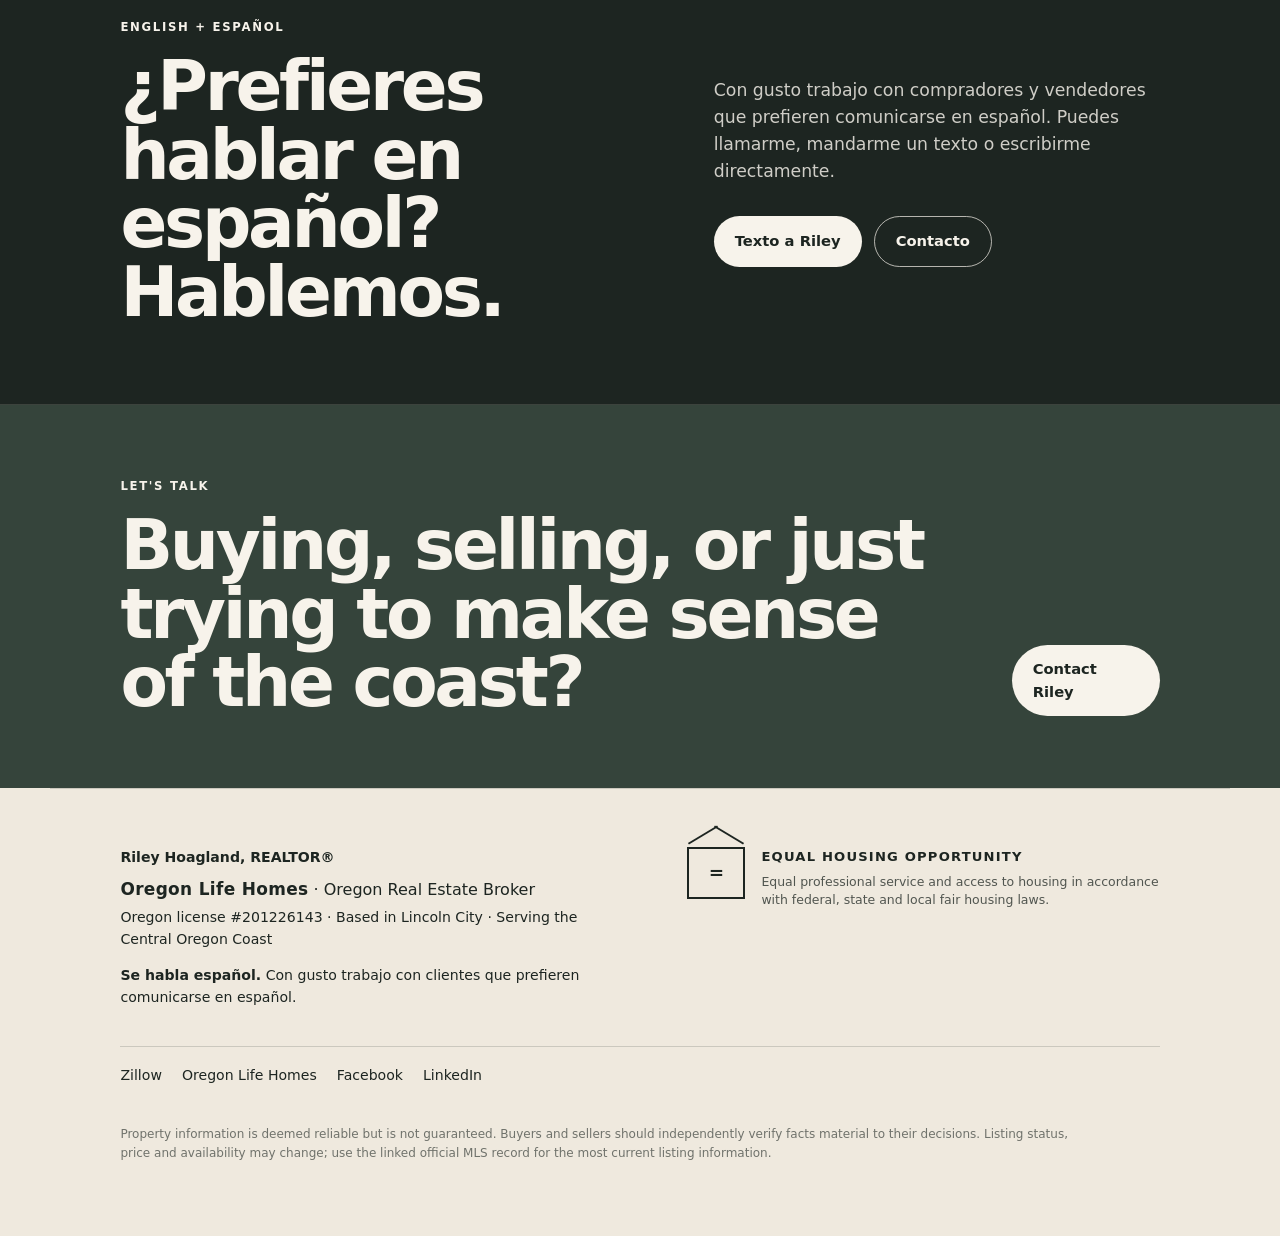
==== commit 53f11e02: "Add files via upload" ====
--- a/index.html
+++ b/index.html
@@ -55,7 +55,15 @@
 </script>
 
 </head>
-<body><header class="site-header">
+<body><div class="affiliation-bar" aria-label="Real estate license and brokerage">
+  <div class="affiliation-inner">
+    <span><strong>Riley Hoagland</strong> · Oregon Broker</span>
+    <span class="affiliation-broker">Oregon Life Homes</span>
+    <span>License #201226143</span>
+    <span class="affiliation-spanish">Se habla español</span>
+  </div>
+</div>
+<header class="site-header">
   <a class="brand" href="index.html" aria-label="Riley Hoagland home">
     <span class="brand-first">RILEY</span><span class="brand-last">HOAGLAND</span>
   </a>
@@ -86,11 +94,12 @@
   </figure>
 </section>
 
-<section class="proof-strip" aria-label="Riley Hoagland highlights">
+<section class="proof-strip proof-strip-five" aria-label="Riley Hoagland highlights">
   <span>Licensed since 2018</span>
   <span>Top Agent on Zillow</span>
   <span>Construction background</span>
   <span>Lincoln City based</span>
+  <span>Se habla español</span>
 </section>
 
 <section class="section split intro">
@@ -152,9 +161,9 @@
   <div class="listing-placeholder">
     <div class="listing-shape"></div>
     <div>
-      <p class="eyebrow">LIVE LINKS</p>
-      <h3>Current listings, without waiting for a fancy feed.</h3>
-      <p>For launch, the Listings page links directly to my current Zillow and Oregon Life Homes profiles. We can automate this later without holding up the site.</p>
+      <p class="eyebrow">CURRENT LISTINGS</p>
+      <h3>Property pages here. Official MLS data one click away.</h3>
+      <p>Each listing has a permanent page on this site with direct access to me, plus a link to the official MLS record for current status and details.</p>
       <a class="button primary" href="listings.html">View current listings</a>
     </div>
   </div>
@@ -188,6 +197,21 @@
   <a class="text-link" href="about.html#more-than-real-estate">The whole story →</a>
 </section>
 
+
+<section class="language-band">
+  <div>
+    <p class="eyebrow">ENGLISH + ESPAÑOL</p>
+    <h2>¿Prefieres hablar en español? Hablemos.</h2>
+  </div>
+  <div>
+    <p>Con gusto trabajo con compradores y vendedores que prefieren comunicarse en español. Puedes llamarme, mandarme un texto o escribirme directamente.</p>
+    <div class="actions">
+      <a class="button light" href="sms:+15414181787">Texto a Riley</a>
+      <a class="button language-ghost" href="contact.html">Contacto</a>
+    </div>
+  </div>
+</section>
+
 <section class="contact-band">
   <div>
     <p class="eyebrow">LET'S TALK</p>
@@ -199,14 +223,25 @@
 <footer class="footer">
   <div class="footer-id">
     <strong>Riley Hoagland, REALTOR®</strong>
-    <p>Oregon Real Estate Broker · Oregon Life Homes</p>
-    <p>Based in Lincoln City, Oregon · Serving the Central Oregon Coast</p>
-  </div>
+    <p class="footer-brokerage"><strong>Oregon Life Homes</strong> · Oregon Real Estate Broker</p>
+    <p>Oregon license #201226143 · Based in Lincoln City · Serving the Central Oregon Coast</p>
+    <p class="footer-spanish"><strong>Se habla español.</strong> Con gusto trabajo con clientes que prefieren comunicarse en español.</p>
+  </div>
+
+  <div class="footer-equal-housing" aria-label="Equal Housing Opportunity">
+    <div class="eho-mark" aria-hidden="true"><span>=</span></div>
+    <div>
+      <strong>Equal Housing Opportunity</strong>
+      <p>Equal professional service and access to housing in accordance with federal, state and local fair housing laws.</p>
+    </div>
+  </div>
+
   <div class="footer-links">
     <a href="https://www.zillow.com/profile/RileyHoagland" rel="me">Zillow</a>
     <a href="https://www.theoregonlife.com/about/riley-hoagland/" rel="me">Oregon Life Homes</a>
     <a href="https://www.facebook.com/myrealtorriley" rel="me">Facebook</a>
     <a href="https://www.linkedin.com/in/rileyhoagland/" rel="me">LinkedIn</a>
   </div>
-  <p class="fineprint">Oregon real estate license #201226143 · Information is deemed reliable but should be independently verified where appropriate.</p>
+
+  <p class="fineprint">Property information is deemed reliable but is not guaranteed. Buyers and sellers should independently verify facts material to their decisions. Listing status, price and availability may change; use the linked official MLS record for the most current listing information.</p>
 </footer><script src="site.js"></script></body></html>
--- a/styles.css
+++ b/styles.css
@@ -11,7 +11,8 @@
   --cedar:#9c7856;
   --sand:#b9a383;
   --line:rgba(29,37,33,.17);
-  --max:1220px;
+  --max:1180px;
+  --gutter:clamp(34px,5.5vw,72px);
   --radius:2px;
 }
 *{box-sizing:border-box}
@@ -29,7 +30,7 @@
 .site-header{
   max-width:var(--max);
   margin:auto;
-  padding:25px 28px;
+  padding:25px var(--gutter);
   display:flex;
   align-items:center;
   justify-content:space-between;
@@ -57,7 +58,7 @@
 p{margin-top:0}
 .lede{font-size:clamp(1.08rem,2vw,1.35rem);max-width:760px;color:#444d48}
 .narrow{max-width:650px}
-.section{max-width:var(--max);margin:auto;padding:96px 28px}
+.section{max-width:var(--max);margin:auto;padding:96px var(--gutter)}
 .hero{
   max-width:var(--max);
   margin:auto;
@@ -65,7 +66,7 @@
   grid-template-columns:1.15fr .85fr;
   gap:56px;
   align-items:center;
-  padding:42px 28px 76px;
+  padding:42px var(--gutter) 76px;
 }
 .hero-copy{padding:35px 0}
 .actions{display:flex;gap:12px;flex-wrap:wrap;margin-top:32px}
@@ -93,7 +94,7 @@
   grid-template-columns:repeat(4,1fr);
   border-top:1px solid var(--line);
   border-bottom:1px solid var(--line);
-  padding:16px 28px;
+  padding:16px var(--gutter);
   text-align:center;
   gap:12px;
   font-size:.75rem;
@@ -150,21 +151,45 @@
 .mini-icon{font-family:Georgia,serif;font-style:italic;color:var(--cedar);font-size:1.3rem}
 .contact-band{
   background:var(--forest);color:var(--paper-soft);
-  padding:72px max(28px,calc((100vw - var(--max))/2 + 28px));
+  padding:72px max(var(--gutter),calc((100vw - var(--max))/2 + var(--gutter)));
   display:flex;align-items:end;justify-content:space-between;gap:46px
 }
 .contact-band h2{max-width:880px;margin-bottom:0}
 .footer{
-  max-width:var(--max);margin:auto;padding:58px 28px 70px;
+  max-width:var(--max);margin:auto;padding:58px var(--gutter) 70px;
   display:grid;grid-template-columns:1fr auto;gap:30px 60px;
   border-top:1px solid var(--line);font-size:.88rem
 }
 .footer p{margin:4px 0}.footer-links{display:flex;gap:20px;flex-wrap:wrap}.fineprint{grid-column:1/-1;font-size:.75rem;opacity:.6}
-.page-hero{max-width:var(--max);margin:auto;padding:88px 28px 56px}
+.page-hero{max-width:var(--max);margin:auto;padding:88px var(--gutter) 56px}
 .page-hero h1{max-width:1120px}
+.about-intro-grid{
+  display:grid;
+  grid-template-columns:1fr 1fr;
+  gap:70px;
+  border-top:1px solid var(--line);
+}
+.about-statement{
+  min-height:430px;
+  background:var(--ink);
+  color:var(--paper-soft);
+  padding:42px;
+  display:flex;
+  flex-direction:column;
+  justify-content:flex-end;
+}
+.about-statement h2{max-width:650px}
+.about-pullquote{
+  margin-top:42px;
+  padding-top:24px;
+  border-top:1px solid var(--line);
+  font-family:Georgia,"Times New Roman",serif;
+  font-style:italic;
+  font-size:clamp(1.55rem,3vw,2.35rem);
+  line-height:1.12;
+  color:var(--slate);
+}
 .feature{display:grid;grid-template-columns:.85fr 1.15fr;gap:66px;align-items:center}
-.about-portrait{aspect-ratio:.72/1;max-height:760px}
-.about-portrait img{object-position:center center}
 .story-block{border-top:1px solid var(--line)}
 .candid-section{display:grid;grid-template-columns:1.15fr .85fr;gap:64px;align-items:center;background:var(--paper-soft)}
 .candid{aspect-ratio:.82/1;max-height:600px}.candid img{object-position:center 30%}
@@ -201,7 +226,7 @@
     flex-direction:column;align-items:flex-start
   }
   .nav.open{display:flex}
-  .hero,.split,.feature,.candid-section,.local-band,.contact-grid,.listing-placeholder{grid-template-columns:1fr}
+  .hero,.split,.feature,.candid-section,.local-band,.contact-grid,.listing-placeholder,.about-intro-grid{grid-template-columns:1fr}
   .hero{padding-top:16px}
   .hero-portrait{max-height:620px}
   .proof-strip{grid-template-columns:1fr 1fr}
@@ -223,3 +248,443 @@
   .proof-strip{grid-template-columns:1fr;text-align:left;padding-left:20px}
   .service,.contact-card,.listing-source,.listing-placeholder>div:last-child{padding:26px}
 }
+
+
+/* v0.4 — property/listing pages */
+.property-card-grid{
+  display:grid;
+  grid-template-columns:repeat(2,1fr);
+  gap:22px;
+}
+.property-card{
+  border:1px solid var(--line);
+  background:rgba(255,255,255,.12);
+}
+.property-card-art{
+  min-height:350px;
+  background:var(--forest);
+  position:relative;
+  display:block;
+  overflow:hidden;
+}
+.card-index{
+  position:absolute;
+  top:22px;right:24px;
+  color:rgba(247,243,235,.72);
+  font-family:Georgia,serif;
+  font-style:italic;
+  font-size:1.25rem;
+}
+.property-lines{
+  position:absolute;
+  inset:0;
+  background:
+    linear-gradient(135deg,transparent 49.6%,rgba(239,233,222,.35) 49.8% 50.2%,transparent 50.4%),
+    linear-gradient(35deg,transparent 33%,rgba(239,233,222,.18) 33.2% 33.5%,transparent 33.7%),
+    radial-gradient(circle at 72% 33%,transparent 0 79px,rgba(239,233,222,.22) 80px 81px,transparent 82px);
+}
+.property-card-copy{padding:30px}
+.property-card-copy h2{font-size:clamp(1.9rem,3.5vw,3rem);margin-bottom:7px}
+.property-card-city{color:#56615b;margin-bottom:22px}
+.listing-stats{
+  display:flex;gap:15px;flex-wrap:wrap;
+  padding:16px 0;
+  border-top:1px solid var(--line);
+  border-bottom:1px solid var(--line);
+  font-size:.86rem
+}
+.listing-stats strong{font-size:1.06rem;margin-right:auto}
+.property-card-actions{display:flex;gap:22px;flex-wrap:wrap;margin-top:18px}
+.subtle-link{opacity:.68}
+.listing-hero{
+  max-width:var(--max);
+  margin:auto;
+  display:grid;
+  grid-template-columns:1.05fr .95fr;
+  min-height:660px;
+  padding:46px var(--gutter) 80px;
+  gap:50px;
+  align-items:stretch;
+}
+.listing-hero-copy{
+  display:flex;flex-direction:column;justify-content:center;
+}
+.listing-hero h1{font-size:clamp(3rem,7vw,6.3rem)}
+.listing-city{font-size:1.16rem;color:#56615b;margin-top:-4px;margin-bottom:30px}
+.listing-stats-large{max-width:620px}
+.listing-stats-large strong{font-size:1.35rem}
+.property-art{
+  min-height:570px;
+  background:var(--forest);
+  position:relative;
+  overflow:hidden;
+  display:flex;
+  align-items:flex-end;
+  padding:22px;
+  color:rgba(247,243,235,.72);
+  letter-spacing:.11em;
+  font-size:.7rem;
+  font-weight:750;
+}
+.listing-intro{border-top:1px solid var(--line)}
+.property-facts{border-top:1px solid var(--line);border-bottom:1px solid var(--line)}
+.fact-grid{
+  display:grid;
+  grid-template-columns:repeat(3,1fr);
+  gap:1px;
+  background:var(--line);
+  border:1px solid var(--line);
+}
+.fact-grid>div{
+  background:var(--paper);
+  padding:25px;
+  min-height:115px;
+}
+.fact-grid small{
+  display:block;
+  text-transform:uppercase;
+  letter-spacing:.1em;
+  font-size:.66rem;
+  opacity:.58;
+  margin-bottom:7px;
+}
+.fact-grid strong{font-size:1.08rem}
+.direct-agent{
+  display:grid;
+  grid-template-columns:1.15fr .85fr;
+  gap:50px;
+  align-items:center;
+}
+.direct-agent-actions{
+  display:flex;
+  flex-direction:column;
+  gap:12px;
+}
+.listing-disclaimer{
+  max-width:var(--max);
+  margin:auto;
+  padding:0 var(--gutter) 80px;
+  font-size:.78rem;
+  color:#69716d;
+}
+@media(max-width:880px){
+  .property-card-grid,.listing-hero,.direct-agent{grid-template-columns:1fr}
+  .property-card-art{min-height:280px}
+  .property-art{min-height:380px}
+  .fact-grid{grid-template-columns:1fr 1fr}
+}
+@media(max-width:520px){
+  .fact-grid{grid-template-columns:1fr}
+  .listing-hero{padding-left:20px;padding-right:20px}
+  .property-card-copy{padding:24px}
+}
+
+
+/* v0.5 launch polish: actual listing photos + more breathing room */
+.property-card-photo{
+  min-height:350px;
+  height:350px;
+  position:relative;
+  display:block;
+  overflow:hidden;
+  background:var(--fog);
+}
+.property-card-photo img{
+  width:100%;
+  height:100%;
+  object-fit:cover;
+  transition:transform .45s ease;
+}
+.property-card:hover .property-card-photo img{
+  transform:scale(1.018);
+}
+.property-card-photo .card-index{
+  background:rgba(29,37,33,.78);
+  color:var(--paper-soft);
+  padding:7px 10px;
+  line-height:1;
+}
+.property-photo-hero{
+  margin:0;
+  min-height:570px;
+  overflow:hidden;
+  background:var(--fog);
+}
+.property-photo-hero img{
+  width:100%;
+  height:100%;
+  min-height:570px;
+  object-fit:cover;
+}
+@media(max-width:880px){
+  :root{--gutter:clamp(24px,5vw,38px)}
+  .property-card-photo{height:300px;min-height:300px}
+  .property-photo-hero,.property-photo-hero img{min-height:380px}
+}
+@media(max-width:520px){
+  :root{--gutter:20px}
+}
+
+
+/* v0.6 — Lincoln City spacing/alignment cleanup */
+.local-intro{
+  padding-top:58px;
+  padding-bottom:52px;
+  gap:48px;
+  align-items:start;
+  border-top:1px solid var(--line);
+}
+.local-intro h2{
+  max-width:470px;
+}
+.local-intro .body-copy{
+  max-width:540px;
+}
+
+/* The generic .section padding made this grid nearly touch the viewport
+   and created a huge vertical gap. Give this grid its own editorial inset. */
+.local-issues{
+  width:calc(100% - (2 * var(--gutter)));
+  max-width:1045px;
+  margin:0 auto 82px;
+  padding:1px;
+}
+.local-issues article{
+  min-height:245px;
+  padding:30px 28px;
+}
+
+@media(max-width:880px){
+  .local-intro{
+    padding-top:48px;
+    padding-bottom:42px;
+    gap:24px;
+  }
+  .local-issues{
+    width:calc(100% - (2 * var(--gutter)));
+    margin-bottom:58px;
+  }
+  .local-issues article{
+    min-height:auto;
+  }
+}
+@media(max-width:520px){
+  .local-issues{
+    width:calc(100% - 40px);
+  }
+}
+
+
+/* v0.9 — site capture */
+.capture-section{
+  display:grid;
+  grid-template-columns:.82fr 1.18fr;
+  gap:70px;
+  align-items:start;
+  border-top:1px solid var(--line);
+}
+.capture-intro{position:sticky;top:28px}
+.capture-intro h2{font-size:clamp(2.25rem,4.7vw,4.3rem)}
+.capture-intro>p:not(.eyebrow){max-width:480px;color:#4a544f;font-size:1.04rem}
+.capture-direct{display:flex;flex-direction:column;gap:8px;margin-top:28px;font-weight:760}
+.capture-direct a{width:max-content;border-bottom:1px solid currentColor}
+.capture-form{background:var(--paper-soft);border:1px solid var(--line);padding:34px;position:relative}
+.field-grid{display:grid;gap:18px}
+.field-grid.two{grid-template-columns:1fr 1fr}
+.capture-form label{display:block;margin-bottom:19px}
+.capture-form label>span:first-child{
+  display:block;font-size:.74rem;letter-spacing:.08em;text-transform:uppercase;
+  font-weight:800;margin-bottom:7px
+}
+.capture-form input,.capture-form select,.capture-form textarea{
+  width:100%;border:1px solid rgba(29,37,33,.26);background:#fffdfa;color:var(--ink);
+  border-radius:0;padding:13px;font:inherit;line-height:1.25
+}
+.capture-form textarea{resize:vertical;min-height:125px}
+.capture-form input:focus,.capture-form select:focus,.capture-form textarea:focus{
+  outline:2px solid var(--slate);outline-offset:1px
+}
+.consent-line{display:flex!important;gap:10px;align-items:flex-start;font-size:.86rem;line-height:1.4}
+.consent-line input{width:auto!important;margin-top:3px}
+.consent-line span{
+  text-transform:none!important;letter-spacing:0!important;font-weight:500!important;margin:0!important
+}
+.submit-button{border:0;cursor:pointer}
+.form-note{margin:14px 0 0;font-size:.78rem;color:#66706a}
+.hp-field{
+  position:absolute!important;width:1px!important;height:1px!important;overflow:hidden!important;
+  clip:rect(1px,1px,1px,1px)!important;white-space:nowrap!important
+}
+.thanks-hero{min-height:68vh;display:flex;flex-direction:column;justify-content:center}
+.listing-source-section{padding-top:72px;padding-bottom:72px;align-items:start}
+.listing-source-section .body-copy{max-width:560px}
+@media(max-width:880px){
+  .capture-section{grid-template-columns:1fr;gap:28px}
+  .capture-intro{position:static}
+  .field-grid.two{grid-template-columns:1fr;gap:0}
+  .capture-form{padding:25px}
+}
+
+
+/* v1.0 — Oregon advertising / fair housing / Spanish-language visibility */
+.affiliation-bar{
+  background:var(--ink);
+  color:var(--paper-soft);
+  border-bottom:1px solid rgba(247,243,235,.16);
+}
+.affiliation-inner{
+  max-width:var(--max);
+  margin:auto;
+  padding:9px var(--gutter);
+  display:flex;
+  align-items:center;
+  justify-content:center;
+  gap:10px 20px;
+  flex-wrap:wrap;
+  font-size:.75rem;
+  letter-spacing:.035em;
+}
+.affiliation-broker{
+  font-weight:900;
+  letter-spacing:.08em;
+  text-transform:uppercase;
+}
+.affiliation-spanish{
+  color:#e8d9c5;
+  font-weight:760;
+}
+.proof-strip-five{grid-template-columns:repeat(5,1fr)}
+
+.language-band{
+  background:var(--ink);
+  color:var(--paper-soft);
+  padding:78px max(var(--gutter),calc((100vw - var(--max))/2 + var(--gutter)));
+  display:grid;
+  grid-template-columns:1.08fr .92fr;
+  gap:70px;
+  align-items:center;
+  border-top:1px solid rgba(247,243,235,.14);
+  border-bottom:1px solid rgba(247,243,235,.14);
+}
+.language-band h2{
+  max-width:760px;
+  margin-bottom:0;
+}
+.language-band>div:last-child>p{
+  font-size:1.08rem;
+  max-width:560px;
+  color:rgba(247,243,235,.82);
+}
+.language-ghost{
+  border:1px solid rgba(247,243,235,.7);
+  color:var(--paper-soft);
+}
+.spanish-contact{
+  display:grid;
+  grid-template-columns:1fr 1fr;
+  gap:70px;
+  border-top:1px solid var(--line);
+  border-bottom:1px solid var(--line);
+}
+.spanish-contact h2{max-width:650px}
+
+.footer{
+  grid-template-columns:1fr .95fr;
+  gap:34px 70px;
+}
+.footer-id{max-width:580px}
+.footer-brokerage{
+  font-size:1rem;
+  margin-top:7px!important;
+}
+.footer-brokerage strong{
+  font-size:1.06rem;
+  letter-spacing:.02em;
+}
+.footer-spanish{
+  margin-top:14px!important;
+  max-width:560px;
+}
+.footer-equal-housing{
+  display:grid;
+  grid-template-columns:58px 1fr;
+  gap:16px;
+  align-items:start;
+  max-width:520px;
+}
+.footer-equal-housing>div:last-child>strong{
+  display:block;
+  font-size:.82rem;
+  text-transform:uppercase;
+  letter-spacing:.09em;
+  margin-bottom:5px;
+}
+.footer-equal-housing p{
+  font-size:.78rem;
+  line-height:1.45;
+  opacity:.75;
+}
+.eho-mark{
+  width:58px;
+  height:52px;
+  border:2px solid currentColor;
+  position:relative;
+  display:flex;
+  align-items:center;
+  justify-content:center;
+  font-weight:900;
+  font-size:1.15rem;
+}
+.eho-mark:before,
+.eho-mark:after{
+  content:"";
+  position:absolute;
+  top:-15px;
+  width:34px;
+  border-top:2px solid currentColor;
+}
+.eho-mark:before{left:-3px;transform:rotate(-31deg)}
+.eho-mark:after{right:-3px;transform:rotate(31deg)}
+.footer-links{
+  grid-column:1/-1;
+  padding-top:18px;
+  border-top:1px solid var(--line);
+}
+.fineprint{
+  grid-column:1/-1;
+  max-width:980px;
+}
+
+@media(max-width:880px){
+  .affiliation-inner{
+    justify-content:flex-start;
+    padding-top:10px;
+    padding-bottom:10px;
+    gap:5px 12px;
+  }
+  .affiliation-inner span{
+    flex:0 0 auto;
+  }
+  .proof-strip-five{grid-template-columns:1fr 1fr}
+  .proof-strip-five span:last-child{grid-column:1/-1}
+  .language-band,.spanish-contact{grid-template-columns:1fr;gap:28px}
+  .language-band{padding-top:58px;padding-bottom:58px}
+  .footer{grid-template-columns:1fr}
+}
+@media(max-width:520px){
+  .affiliation-inner{
+    font-size:.68rem;
+    line-height:1.35;
+  }
+  .affiliation-broker{
+    flex-basis:100%!important;
+    font-size:.78rem;
+  }
+  .footer-equal-housing{
+    grid-template-columns:48px 1fr;
+  }
+  .eho-mark{
+    width:48px;
+    height:43px;
+  }
+}
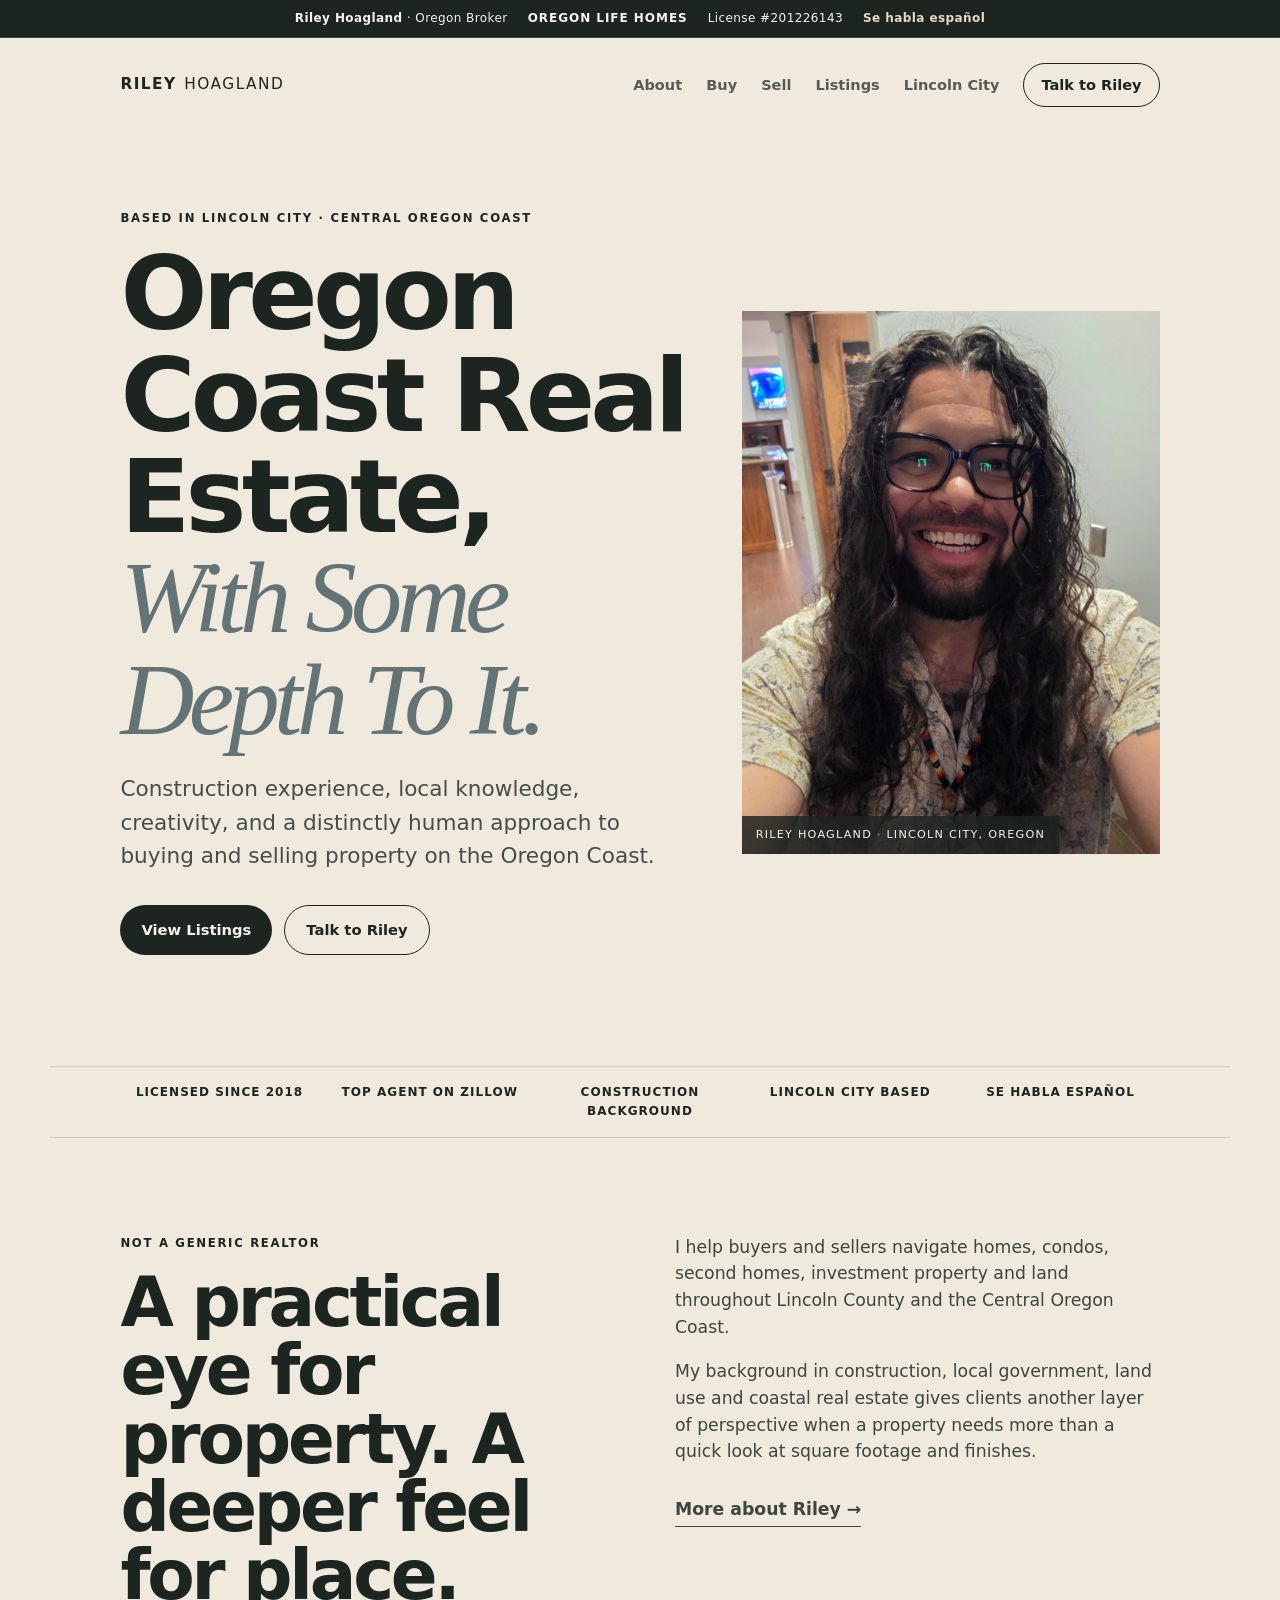
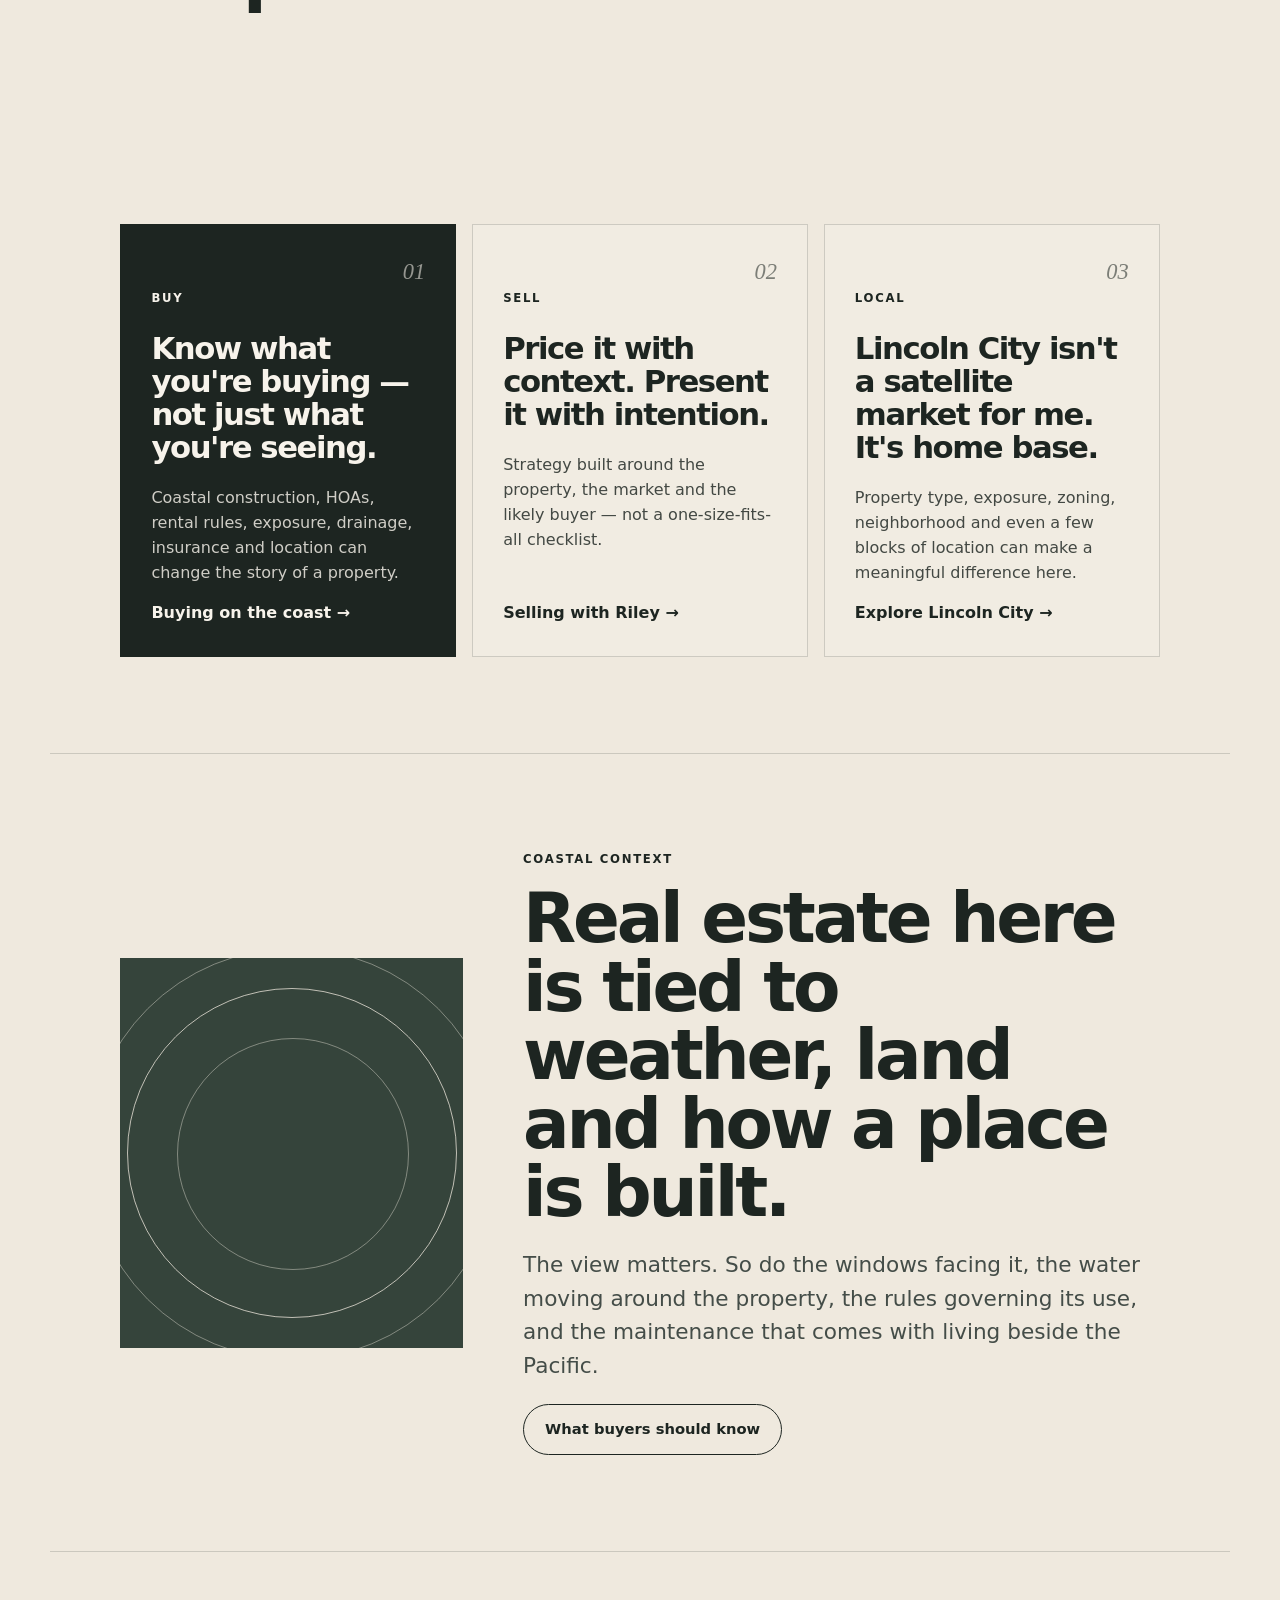
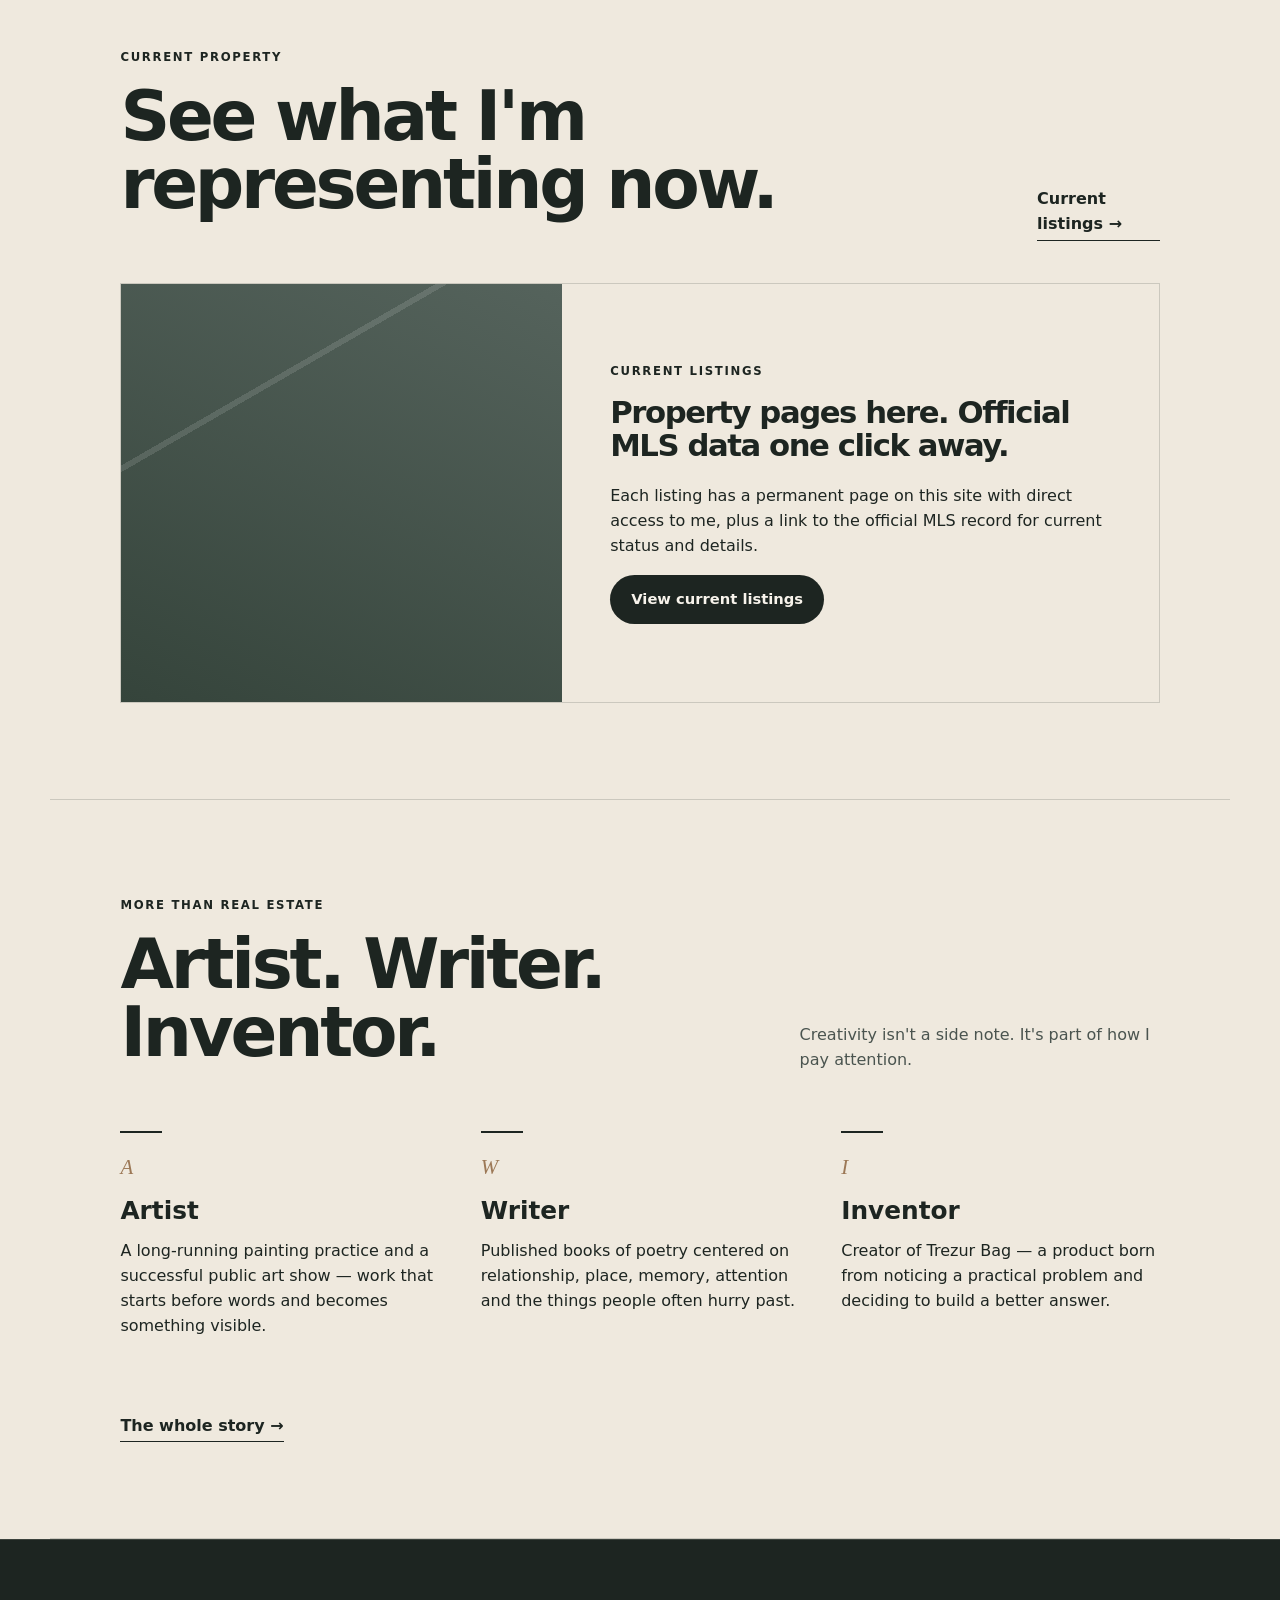
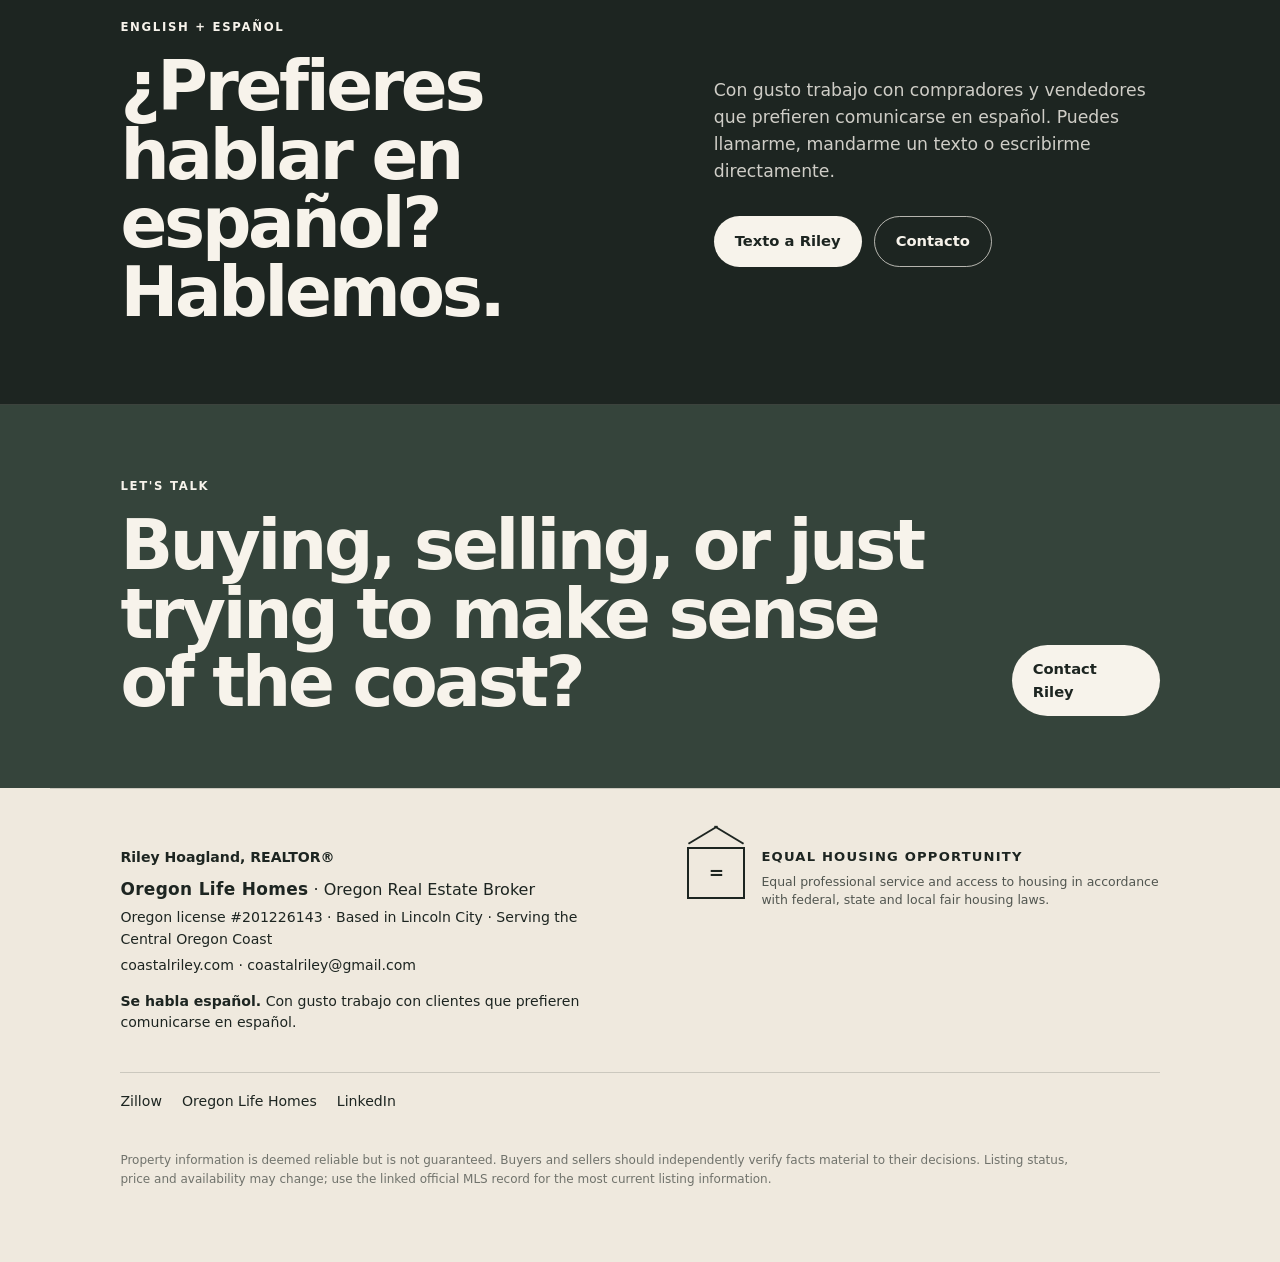
==== commit 72cc8841: "Add files via upload" ====
--- a/index.html
+++ b/index.html
@@ -5,7 +5,7 @@
   <meta name="viewport" content="width=device-width, initial-scale=1">
   <title>Riley Hoagland | Lincoln City Oregon Coast Real Estate</title>
   <meta name="description" content="Riley Hoagland is a Lincoln City-based Oregon real estate broker with Oregon Life Homes, serving buyers and sellers across the Central Oregon Coast.">
-  <link rel="canonical" href="https://myrealtorriley.com/">
+  <link rel="canonical" href="https://coastalriley.com/">
   <meta name="theme-color" content="#1d2521">
   <link rel="stylesheet" href="styles.css">
   
@@ -15,13 +15,13 @@
   "@graph":[
     {
       "@type":"Person",
-      "@id":"https://myrealtorriley.com/#riley",
+      "@id":"https://coastalriley.com/#riley",
       "name":"Riley Hoagland",
       "jobTitle":"Oregon Real Estate Broker",
-      "url":"https://myrealtorriley.com/",
+      "url":"https://coastalriley.com/",
       "telephone":"+1-541-418-1787",
-      "email":"myrealtorriley@gmail.com",
-      "image":"https://myrealtorriley.com/riley-hero.jpg",
+      "email":"coastalriley@gmail.com",
+      "image":"https://coastalriley.com/riley-hero.jpg",
       "homeLocation":{"@type":"Place","name":"Lincoln City, Oregon"},
       "worksFor":{
         "@type":"Organization",
@@ -39,16 +39,15 @@
       "sameAs":[
         "https://www.zillow.com/profile/RileyHoagland",
         "https://www.theoregonlife.com/about/riley-hoagland/",
-        "https://www.facebook.com/myrealtorriley",
         "https://www.linkedin.com/in/rileyhoagland/"
       ]
     },
     {
       "@type":"WebSite",
-      "@id":"https://myrealtorriley.com/#website",
-      "url":"https://myrealtorriley.com/",
+      "@id":"https://coastalriley.com/#website",
+      "url":"https://coastalriley.com/",
       "name":"Riley Hoagland | Oregon Coast Real Estate",
-      "publisher":{"@id":"https://myrealtorriley.com/#riley"}
+      "publisher":{"@id":"https://coastalriley.com/#riley"}
     }
   ]
 }
@@ -225,6 +224,7 @@
     <strong>Riley Hoagland, REALTOR®</strong>
     <p class="footer-brokerage"><strong>Oregon Life Homes</strong> · Oregon Real Estate Broker</p>
     <p>Oregon license #201226143 · Based in Lincoln City · Serving the Central Oregon Coast</p>
+    <p><a href="https://coastalriley.com">coastalriley.com</a> · <a href="mailto:coastalriley@gmail.com">coastalriley@gmail.com</a></p>
     <p class="footer-spanish"><strong>Se habla español.</strong> Con gusto trabajo con clientes que prefieren comunicarse en español.</p>
   </div>
 
@@ -239,7 +239,6 @@
   <div class="footer-links">
     <a href="https://www.zillow.com/profile/RileyHoagland" rel="me">Zillow</a>
     <a href="https://www.theoregonlife.com/about/riley-hoagland/" rel="me">Oregon Life Homes</a>
-    <a href="https://www.facebook.com/myrealtorriley" rel="me">Facebook</a>
     <a href="https://www.linkedin.com/in/rileyhoagland/" rel="me">LinkedIn</a>
   </div>
 
